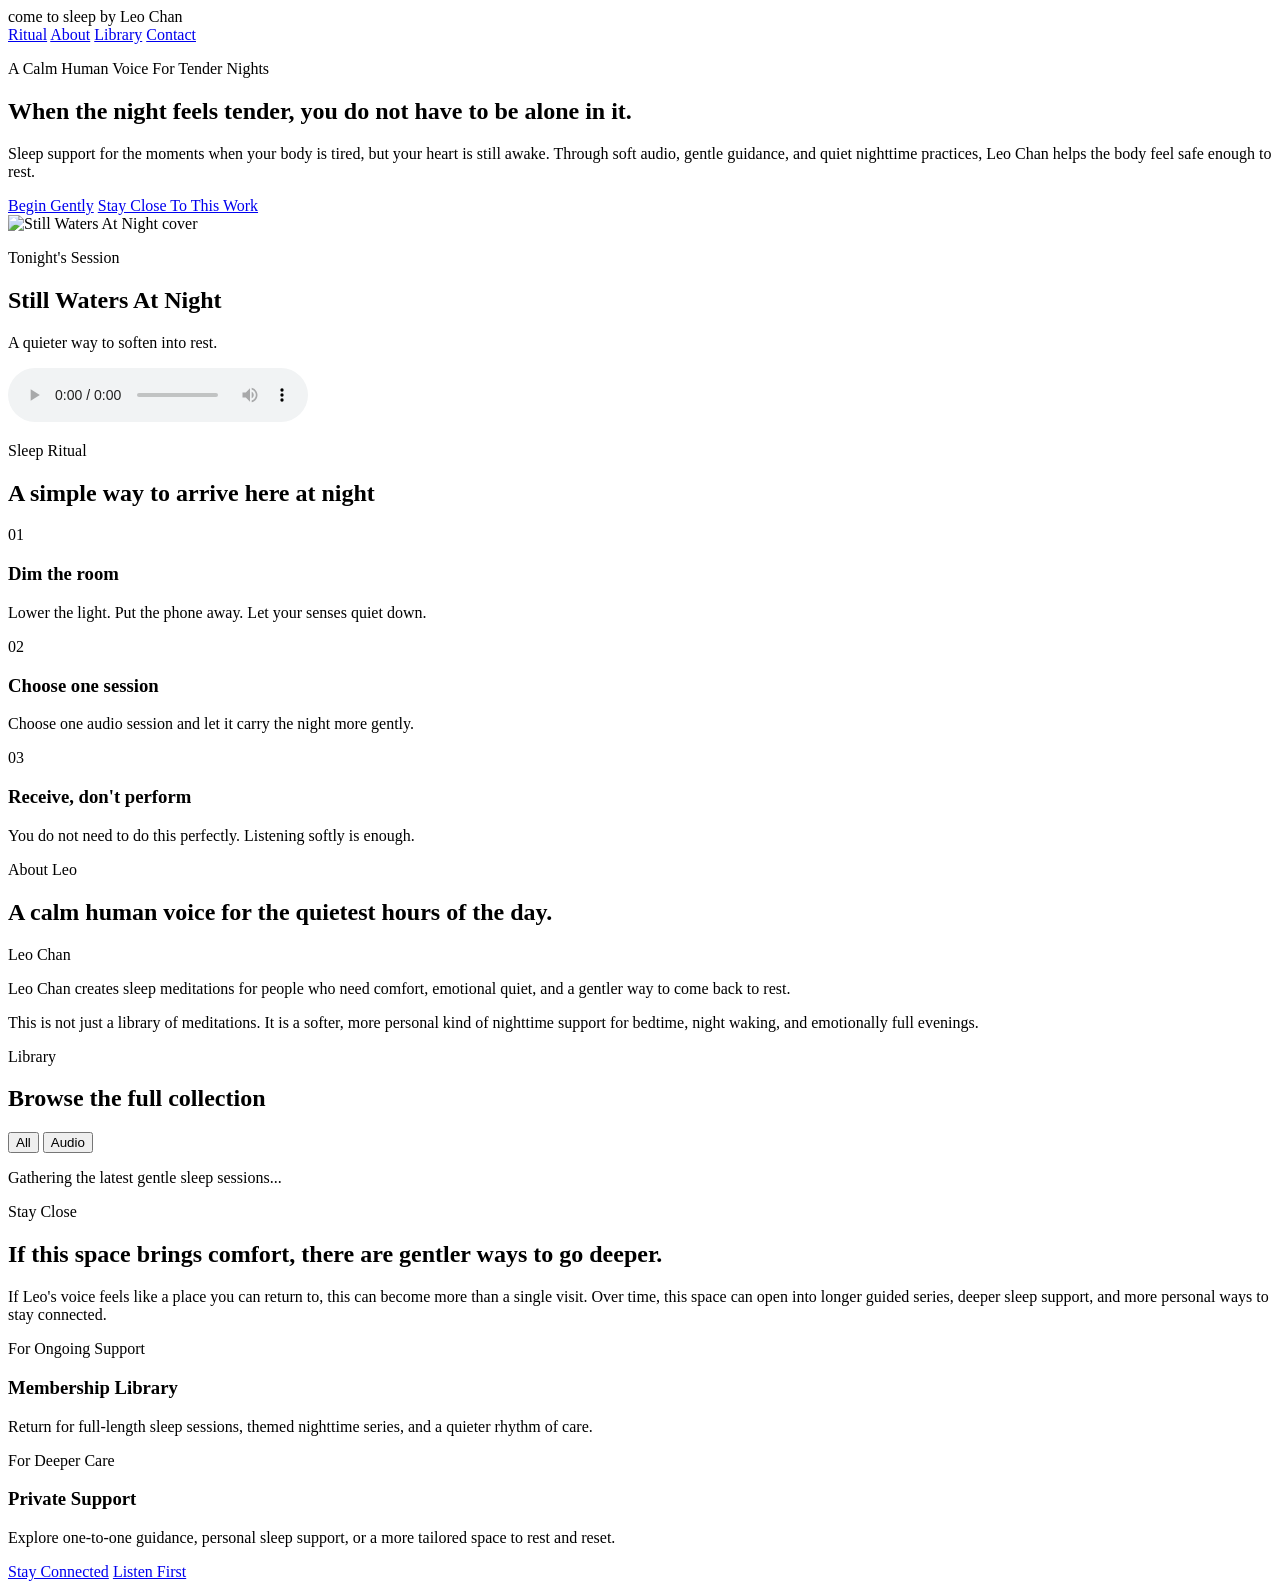
==== deploy/cloudflare-pages/index.html @ cad8c41f "Use local Cloudflare media paths for playback" ====
<!DOCTYPE html>
<html lang="en">
  <head>
    <meta charset="UTF-8" />
    <meta name="viewport" content="width=device-width, initial-scale=1.0" />
    <title>come to sleep by Leo Chan | Gentle Rest for Tender Nights</title>
    <meta
      name="description"
      content="A softly guided sleep meditation space by Leo Chan, with calming audio sessions for tender nights, emotional release, and gentle rest."
    />
    <link rel="preconnect" href="https://fonts.googleapis.com" />
    <link rel="preconnect" href="https://fonts.gstatic.com" crossorigin />
    <link
      href="https://fonts.googleapis.com/css2?family=Cormorant+Garamond:wght@500;600;700&family=Manrope:wght@400;500;600;700&display=swap"
      rel="stylesheet"
    />
    <link rel="stylesheet" href="./styles.css" />
  </head>
  <body>
    <div class="page-shell">
      <header class="site-header">
        <div class="brand">
          <span class="brand-mark">come to sleep</span>
          <span class="brand-text">by Leo Chan</span>
        </div>
        <nav class="site-nav">
          <a href="#ritual">Ritual</a>
          <a href="#about">About</a>
          <a href="#library">Library</a>
          <a href="#contact">Contact</a>
        </nav>
      </header>

      <main>
        <section class="hero">
          <div class="hero-copy">
            <p class="eyebrow">A Calm Human Voice For Tender Nights</p>
            <h1>When the night feels tender, you do not have to be alone in it.</h1>
            <p class="hero-text">
              Sleep support for the moments when your body is tired, but your heart is still awake.
              Through soft audio, gentle guidance, and quiet nighttime practices, Leo Chan helps the body feel safe enough to rest.
            </p>
            <div class="hero-actions">
              <a class="button button-primary" href="#library">Begin Gently</a>
              <a class="button button-secondary" href="#contact">Stay Close To This Work</a>
            </div>
          </div>

          <aside class="hero-media" id="hero-session">
            <img id="hero-session-image" src="./output/2026-03-19-still-waters-at-night-2/cover.svg" alt="Still Waters At Night cover" />
            <div class="hero-media-copy">
              <p class="eyebrow">Tonight's Session</p>
              <h2 id="hero-session-title">Still Waters At Night</h2>
              <p id="hero-session-subtitle">A quieter way to soften into rest.</p>
              <audio id="hero-session-audio" controls preload="metadata" data-loop-window-seconds="7200">
                <source id="hero-session-source" src="./output/2026-03-19-still-waters-at-night-2/voiceover.mp3" type="audio/mpeg" />
              </audio>
            </div>
          </aside>
        </section>

        <section class="section ritual-section" id="ritual">
          <div class="section-intro">
            <p class="eyebrow">Sleep Ritual</p>
            <h2>A simple way to arrive here at night</h2>
          </div>
          <div class="ritual-grid">
            <article>
              <span>01</span>
              <h3>Dim the room</h3>
              <p>Lower the light. Put the phone away. Let your senses quiet down.</p>
            </article>
            <article>
              <span>02</span>
              <h3>Choose one session</h3>
              <p>Choose one audio session and let it carry the night more gently.</p>
            </article>
            <article>
              <span>03</span>
              <h3>Receive, don't perform</h3>
              <p>You do not need to do this perfectly. Listening softly is enough.</p>
            </article>
          </div>
        </section>

        <section class="section about-section" id="about">
          <div class="section-intro">
            <p class="eyebrow">About Leo</p>
            <h2>A calm human voice for the quietest hours of the day.</h2>
          </div>
          <div class="about-layout">
            <div class="portrait-placeholder">Leo Chan</div>
            <div class="about-copy">
              <p>
                Leo Chan creates sleep meditations for people who need comfort, emotional quiet, and a gentler way to come back to rest.
              </p>
              <p>
                This is not just a library of meditations. It is a softer, more personal kind of nighttime support for bedtime, night waking, and emotionally full evenings.
              </p>
            </div>
          </div>
        </section>

        <section class="section library-section" id="library">
          <div class="section-head">
            <div class="section-intro">
              <p class="eyebrow">Library</p>
              <h2>Browse the full collection</h2>
            </div>
            <div class="filter-group" aria-label="Content filters">
              <button class="filter-button active" data-filter="all">All</button>
              <button class="filter-button" data-filter="audio">Audio</button>
            </div>
          </div>

          <div class="session-grid" id="session-grid"></div>
          <p class="library-status" id="library-status">Gathering the latest gentle sleep sessions...</p>
        </section>

        <section class="section contact-section" id="contact">
          <div class="section-intro">
            <p class="eyebrow">Stay Close</p>
            <h2>If this space brings comfort, there are gentler ways to go deeper.</h2>
          </div>
          <div class="contact-card">
            <p>
              If Leo's voice feels like a place you can return to, this can become more than a single visit.
              Over time, this space can open into longer guided series, deeper sleep support, and more personal ways to stay connected.
            </p>
            <div class="offer-grid">
              <article class="offer-card">
                <p class="offer-label">For Ongoing Support</p>
                <h3>Membership Library</h3>
                <p>Return for full-length sleep sessions, themed nighttime series, and a quieter rhythm of care.</p>
              </article>
              <article class="offer-card">
                <p class="offer-label">For Deeper Care</p>
                <h3>Private Support</h3>
                <p>Explore one-to-one guidance, personal sleep support, or a more tailored space to rest and reset.</p>
              </article>
            </div>
            <div class="hero-actions">
              <a class="button button-primary" href="mailto:hello@example.com">Stay Connected</a>
              <a class="button button-secondary" href="#library">Listen First</a>
            </div>
          </div>
        </section>
      </main>
    </div>

    <script src="./site-config.js?v=20260328a"></script>
    <script src="./sessions.js?v=20260328a"></script>
    <script src="./app.js?v=20260328a"></script>
  </body>
</html>
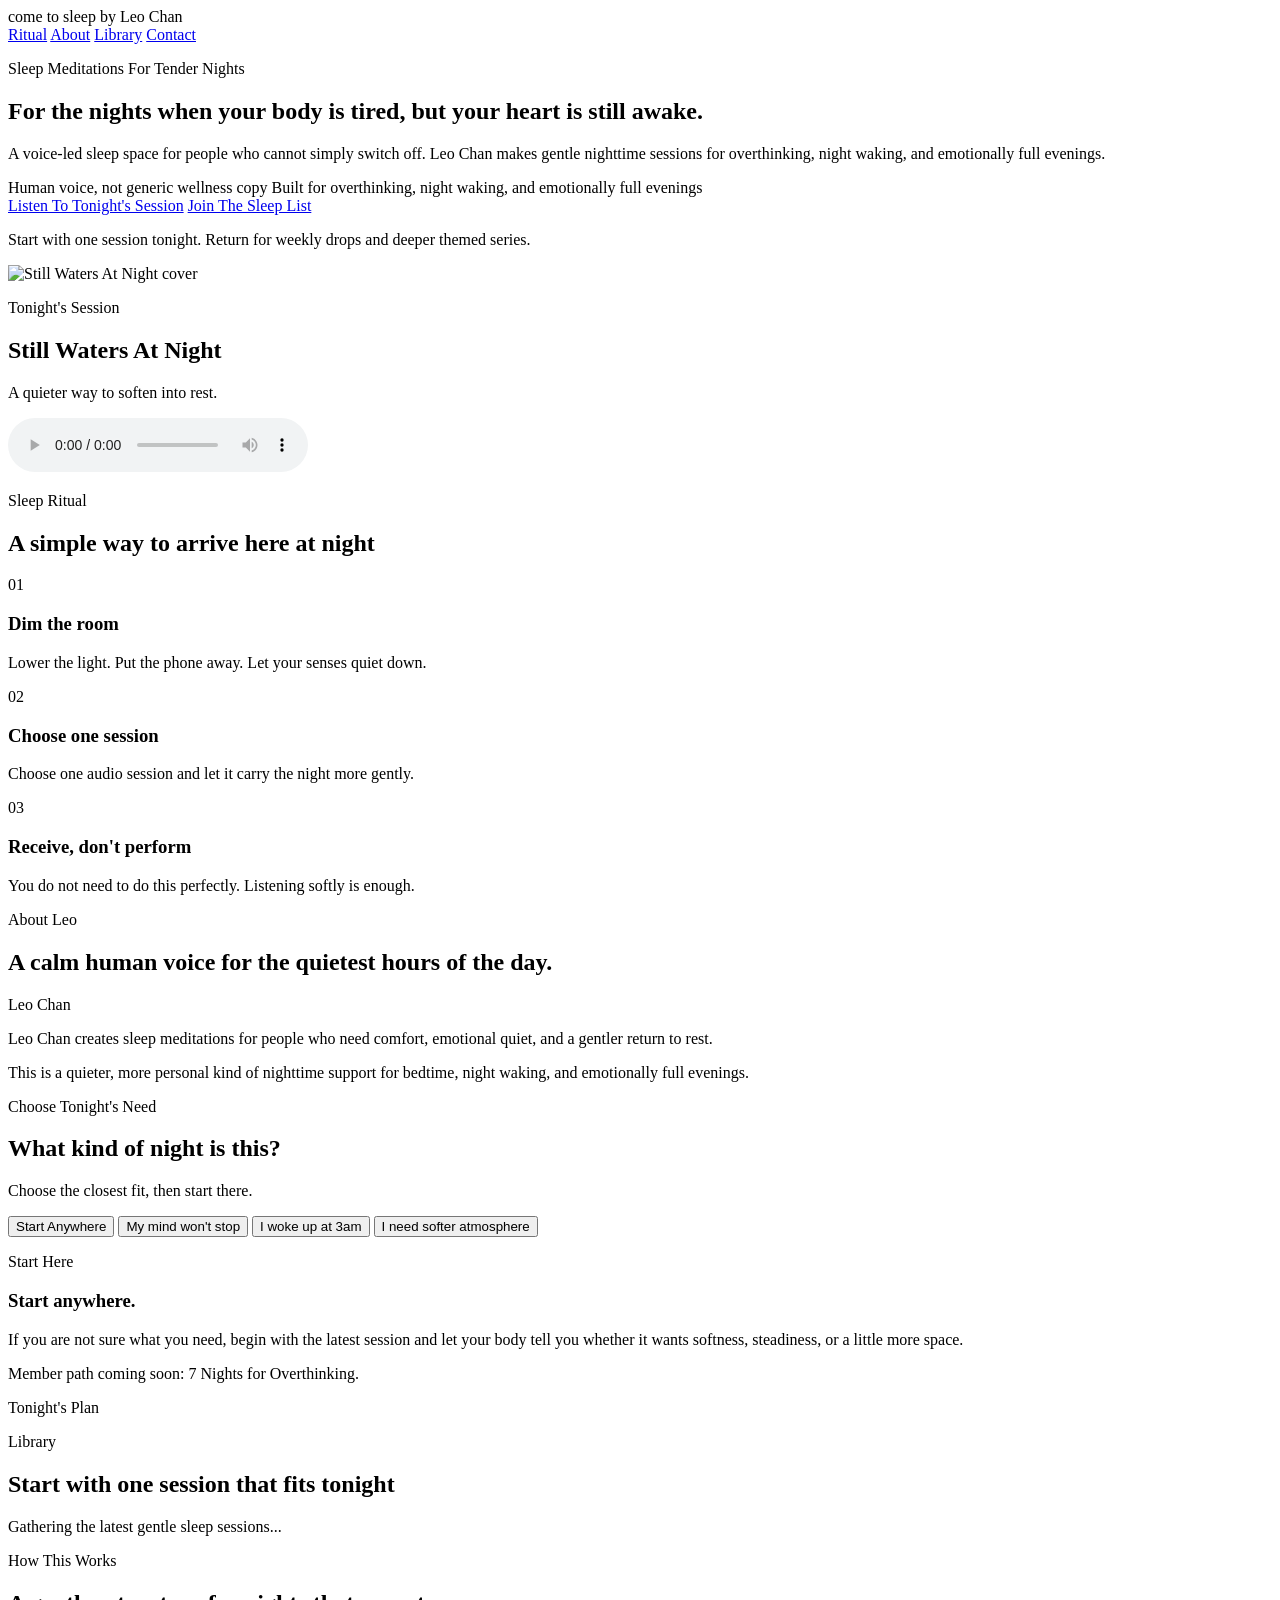
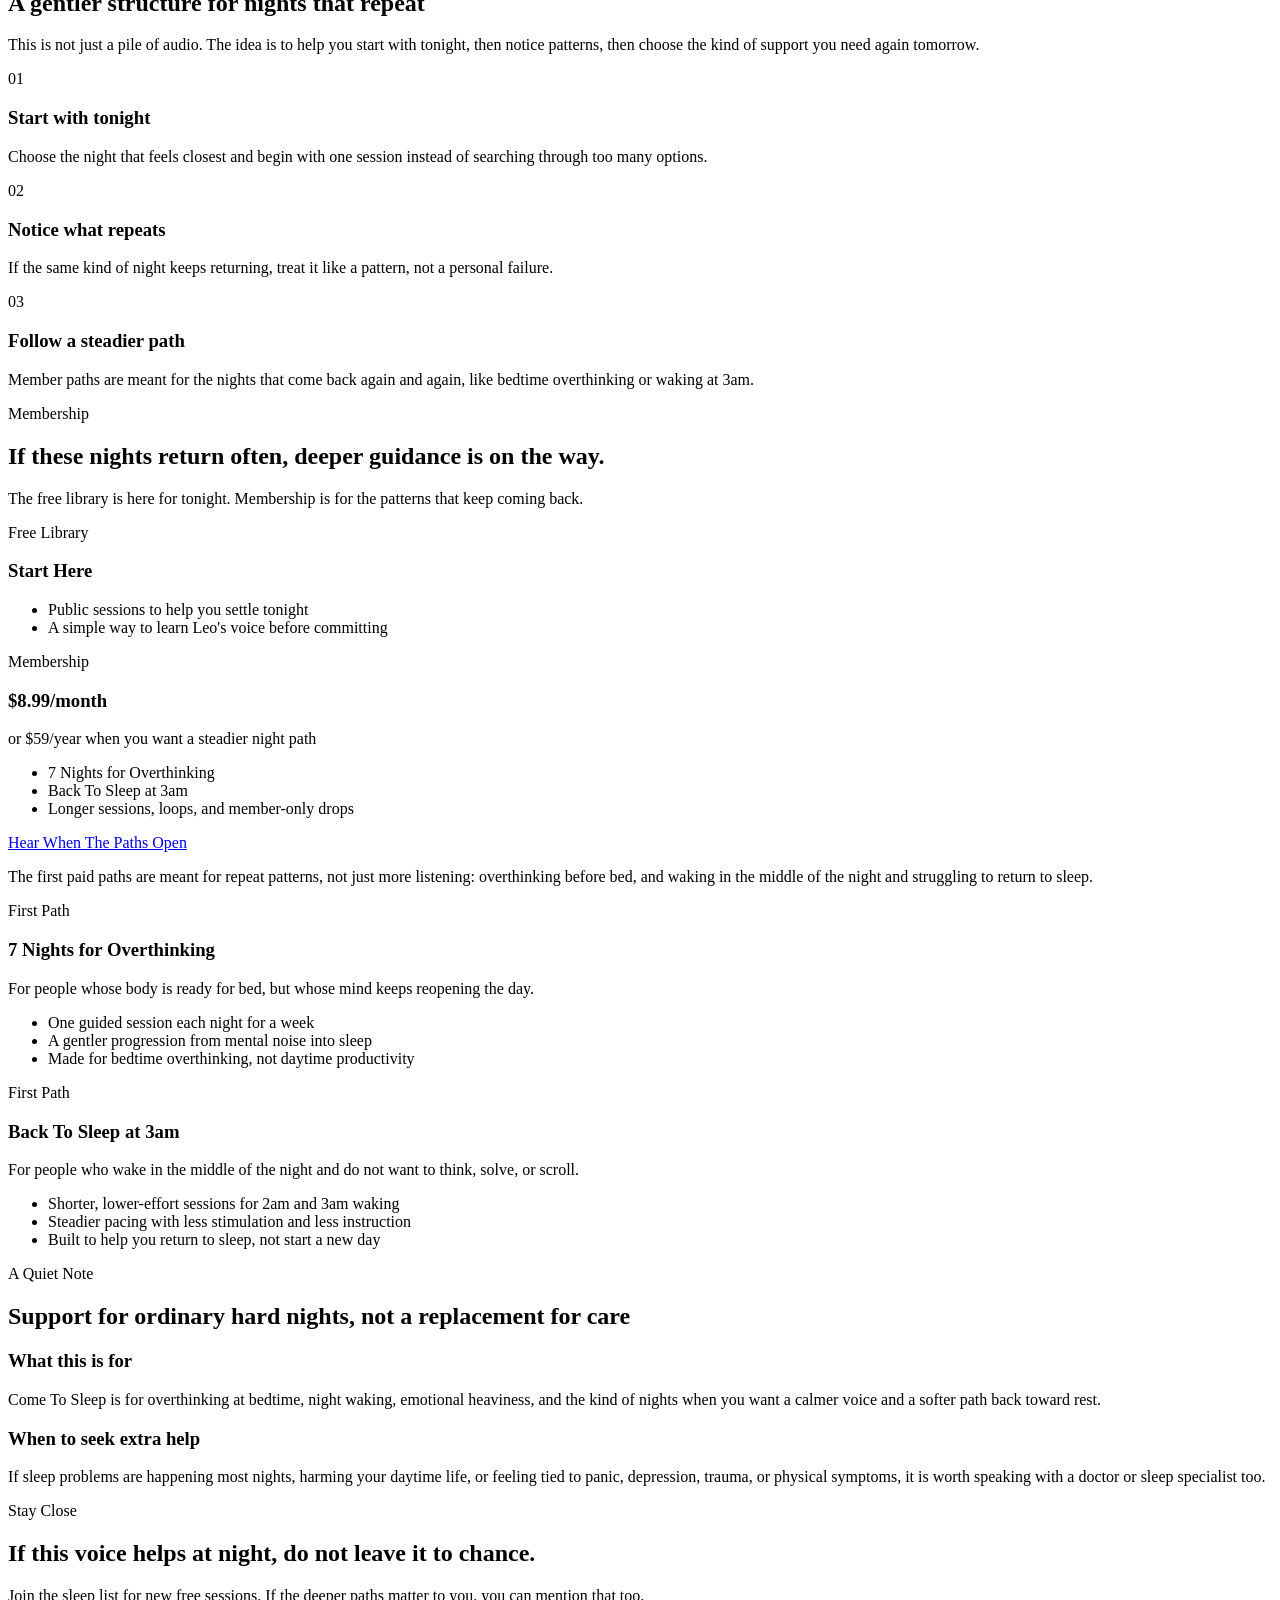
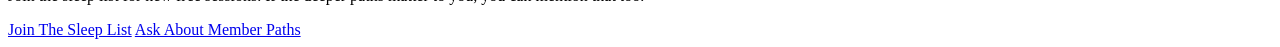
==== commit d61358c4: "Update sleep site 2026-03-31 21:31:25" ====
--- a/deploy/cloudflare-pages/index.html
+++ b/deploy/cloudflare-pages/index.html
@@ -34,16 +34,21 @@
       <main>
         <section class="hero">
           <div class="hero-copy">
-            <p class="eyebrow">A Calm Human Voice For Tender Nights</p>
-            <h1>When the night feels tender, you do not have to be alone in it.</h1>
+            <p class="eyebrow">Sleep Meditations For Tender Nights</p>
+            <h1>For the nights when your body is tired, but your heart is still awake.</h1>
             <p class="hero-text">
-              Sleep support for the moments when your body is tired, but your heart is still awake.
-              Through soft audio, gentle guidance, and quiet nighttime practices, Leo Chan helps the body feel safe enough to rest.
+              A voice-led sleep space for people who cannot simply switch off.
+              Leo Chan makes gentle nighttime sessions for overthinking, night waking, and emotionally full evenings.
             </p>
+            <div class="hero-proof">
+              <span>Human voice, not generic wellness copy</span>
+              <span>Built for overthinking, night waking, and emotionally full evenings</span>
+            </div>
             <div class="hero-actions">
-              <a class="button button-primary" href="#library">Begin Gently</a>
-              <a class="button button-secondary" href="#contact">Stay Close To This Work</a>
-            </div>
+              <a class="button button-primary" href="#hero-session">Listen To Tonight's Session</a>
+              <a class="button button-secondary" href="#contact">Join The Sleep List</a>
+            </div>
+            <p class="hero-note">Start with one session tonight. Return for weekly drops and deeper themed series.</p>
           </div>
 
           <aside class="hero-media" id="hero-session">
@@ -59,6 +64,16 @@
           </aside>
         </section>
 
+        
+
+        
+
+        
+
+        
+
+        
+
         <section class="section ritual-section" id="ritual">
           <div class="section-intro">
             <p class="eyebrow">Sleep Ritual</p>
@@ -92,12 +107,38 @@
             <div class="portrait-placeholder">Leo Chan</div>
             <div class="about-copy">
               <p>
-                Leo Chan creates sleep meditations for people who need comfort, emotional quiet, and a gentler way to come back to rest.
+                Leo Chan creates sleep meditations for people who need comfort, emotional quiet, and a gentler return to rest.
               </p>
               <p>
-                This is not just a library of meditations. It is a softer, more personal kind of nighttime support for bedtime, night waking, and emotionally full evenings.
+                This is a quieter, more personal kind of nighttime support for bedtime, night waking, and emotionally full evenings.
               </p>
             </div>
+          </div>
+        </section>
+
+        <section class="section problem-section" id="problem-paths">
+          <div class="section-intro">
+            <p class="eyebrow">Choose Tonight's Need</p>
+            <h2>What kind of night is this?</h2>
+            <p class="section-lead">Choose the closest fit, then start there.</p>
+          </div>
+          <div class="journey-picker" aria-label="Choose tonight's need">
+            <button class="journey-button active" data-journey="all">Start Anywhere</button>
+            <button class="journey-button" data-journey="overthinking">My mind won't stop</button>
+            <button class="journey-button" data-journey="night-waking">I woke up at 3am</button>
+            <button class="journey-button" data-journey="world-nights">I need softer atmosphere</button>
+          </div>
+          <div class="journey-context" id="journey-context">
+            <p class="journey-context-label">Start Here</p>
+            <h3 id="journey-context-title">Start anywhere.</h3>
+            <p class="journey-context-description" id="journey-context-description">
+              If you are not sure what you need, begin with the latest session and let your body tell you whether it wants softness, steadiness, or a little more space.
+            </p>
+            <p class="journey-context-note" id="journey-context-note">Member path coming soon: 7 Nights for Overthinking.</p>
+          </div>
+          <div class="journey-plan" id="journey-plan">
+            <p class="journey-plan-label">Tonight's Plan</p>
+            <div class="journey-plan-grid" id="journey-plan-grid"></div>
           </div>
         </section>
 
@@ -105,51 +146,129 @@
           <div class="section-head">
             <div class="section-intro">
               <p class="eyebrow">Library</p>
-              <h2>Browse the full collection</h2>
-            </div>
-            <div class="filter-group" aria-label="Content filters">
-              <button class="filter-button active" data-filter="all">All</button>
-              <button class="filter-button" data-filter="audio">Audio</button>
-            </div>
-          </div>
-
+              <h2>Start with one session that fits tonight</h2>
+            </div>
+          </div>
+
+          <div class="library-focus" id="library-focus" hidden></div>
           <div class="session-grid" id="session-grid"></div>
           <p class="library-status" id="library-status">Gathering the latest gentle sleep sessions...</p>
         </section>
 
+        <section class="section how-section" id="how-it-works">
+          <div class="section-intro">
+            <p class="eyebrow">How This Works</p>
+            <h2>A gentler structure for nights that repeat</h2>
+            <p class="section-lead">This is not just a pile of audio. The idea is to help you start with tonight, then notice patterns, then choose the kind of support you need again tomorrow.</p>
+          </div>
+          <div class="how-grid">
+            <article class="how-card">
+              <span>01</span>
+              <h3>Start with tonight</h3>
+              <p>Choose the night that feels closest and begin with one session instead of searching through too many options.</p>
+            </article>
+            <article class="how-card">
+              <span>02</span>
+              <h3>Notice what repeats</h3>
+              <p>If the same kind of night keeps returning, treat it like a pattern, not a personal failure.</p>
+            </article>
+            <article class="how-card">
+              <span>03</span>
+              <h3>Follow a steadier path</h3>
+              <p>Member paths are meant for the nights that come back again and again, like bedtime overthinking or waking at 3am.</p>
+            </article>
+          </div>
+        </section>
+
+        <section class="section membership-section" id="membership">
+          <div class="section-intro">
+            <p class="eyebrow">Membership</p>
+            <h2>If these nights return often, deeper guidance is on the way.</h2>
+            <p class="section-lead">The free library is here for tonight. Membership is for the patterns that keep coming back.</p>
+          </div>
+          <div class="membership-grid">
+            <article class="membership-card">
+              <p class="membership-tier">Free Library</p>
+              <h3>Start Here</h3>
+              <ul class="membership-list">
+                <li>Public sessions to help you settle tonight</li>
+                <li>A simple way to learn Leo's voice before committing</li>
+              </ul>
+            </article>
+            <article class="membership-card membership-card-featured">
+              <p class="membership-tier">Membership</p>
+              <h3>$8.99/month</h3>
+              <p class="membership-price-note">or $59/year when you want a steadier night path</p>
+              <ul class="membership-list">
+                <li>7 Nights for Overthinking</li>
+                <li>Back To Sleep at 3am</li>
+                <li>Longer sessions, loops, and member-only drops</li>
+              </ul>
+              <a class="button button-primary membership-button" href="mailto:hello@example.com?subject=Member%20Paths">Hear When The Paths Open</a>
+            </article>
+          </div>
+          <div class="membership-note">
+            <p>The first paid paths are meant for repeat patterns, not just more listening: overthinking before bed, and waking in the middle of the night and struggling to return to sleep.</p>
+          </div>
+          <div class="path-preview-grid">
+            <article class="path-preview-card">
+              <p class="membership-tier">First Path</p>
+              <h3>7 Nights for Overthinking</h3>
+              <p class="path-preview-copy">For people whose body is ready for bed, but whose mind keeps reopening the day.</p>
+              <ul class="membership-list">
+                <li>One guided session each night for a week</li>
+                <li>A gentler progression from mental noise into sleep</li>
+                <li>Made for bedtime overthinking, not daytime productivity</li>
+              </ul>
+            </article>
+            <article class="path-preview-card">
+              <p class="membership-tier">First Path</p>
+              <h3>Back To Sleep at 3am</h3>
+              <p class="path-preview-copy">For people who wake in the middle of the night and do not want to think, solve, or scroll.</p>
+              <ul class="membership-list">
+                <li>Shorter, lower-effort sessions for 2am and 3am waking</li>
+                <li>Steadier pacing with less stimulation and less instruction</li>
+                <li>Built to help you return to sleep, not start a new day</li>
+              </ul>
+            </article>
+          </div>
+        </section>
+
+        <section class="section trust-section" id="extra-help">
+          <div class="section-intro">
+            <p class="eyebrow">A Quiet Note</p>
+            <h2>Support for ordinary hard nights, not a replacement for care</h2>
+          </div>
+          <div class="trust-grid">
+            <article class="trust-card">
+              <h3>What this is for</h3>
+              <p>Come To Sleep is for overthinking at bedtime, night waking, emotional heaviness, and the kind of nights when you want a calmer voice and a softer path back toward rest.</p>
+            </article>
+            <article class="trust-card">
+              <h3>When to seek extra help</h3>
+              <p>If sleep problems are happening most nights, harming your daytime life, or feeling tied to panic, depression, trauma, or physical symptoms, it is worth speaking with a doctor or sleep specialist too.</p>
+            </article>
+          </div>
+        </section>
+
         <section class="section contact-section" id="contact">
           <div class="section-intro">
             <p class="eyebrow">Stay Close</p>
-            <h2>If this space brings comfort, there are gentler ways to go deeper.</h2>
+            <h2>If this voice helps at night, do not leave it to chance.</h2>
           </div>
           <div class="contact-card">
-            <p>
-              If Leo's voice feels like a place you can return to, this can become more than a single visit.
-              Over time, this space can open into longer guided series, deeper sleep support, and more personal ways to stay connected.
-            </p>
-            <div class="offer-grid">
-              <article class="offer-card">
-                <p class="offer-label">For Ongoing Support</p>
-                <h3>Membership Library</h3>
-                <p>Return for full-length sleep sessions, themed nighttime series, and a quieter rhythm of care.</p>
-              </article>
-              <article class="offer-card">
-                <p class="offer-label">For Deeper Care</p>
-                <h3>Private Support</h3>
-                <p>Explore one-to-one guidance, personal sleep support, or a more tailored space to rest and reset.</p>
-              </article>
-            </div>
+            <p>Join the sleep list for new free sessions. If the deeper paths matter to you, you can mention that too.</p>
             <div class="hero-actions">
-              <a class="button button-primary" href="mailto:hello@example.com">Stay Connected</a>
-              <a class="button button-secondary" href="#library">Listen First</a>
+              <a class="button button-primary" href="mailto:hello@example.com?subject=Join%20the%20Sleep%20List">Join The Sleep List</a>
+              <a class="button button-secondary" href="mailto:hello@example.com?subject=Member%20Paths">Ask About Member Paths</a>
             </div>
           </div>
         </section>
       </main>
     </div>
 
-    <script src="./site-config.js?v=20260328a"></script>
-    <script src="./sessions.js?v=20260328a"></script>
-    <script src="./app.js?v=20260328a"></script>
+    <script src="./site-config.js?v=20260329r"></script>
+    <script src="./sessions.js?v=20260329r"></script>
+    <script src="./app.js?v=20260329r"></script>
   </body>
 </html>
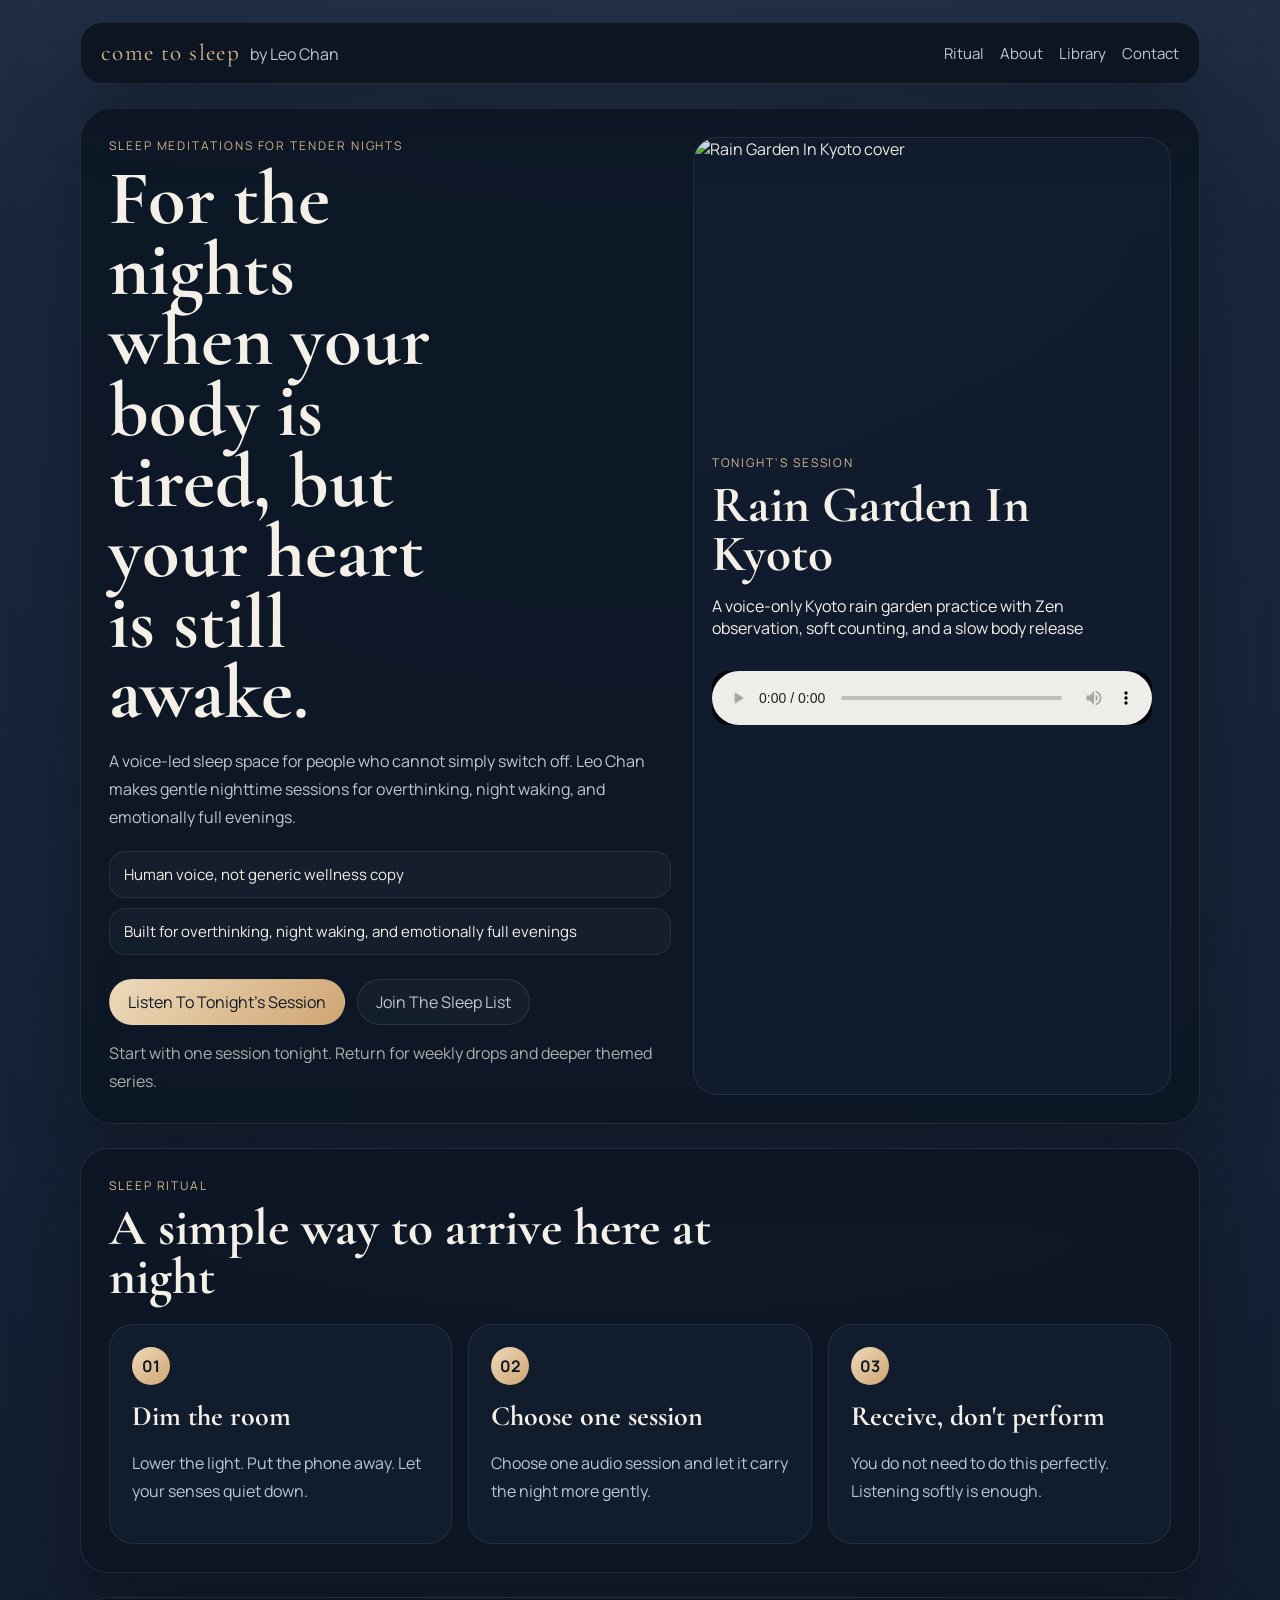
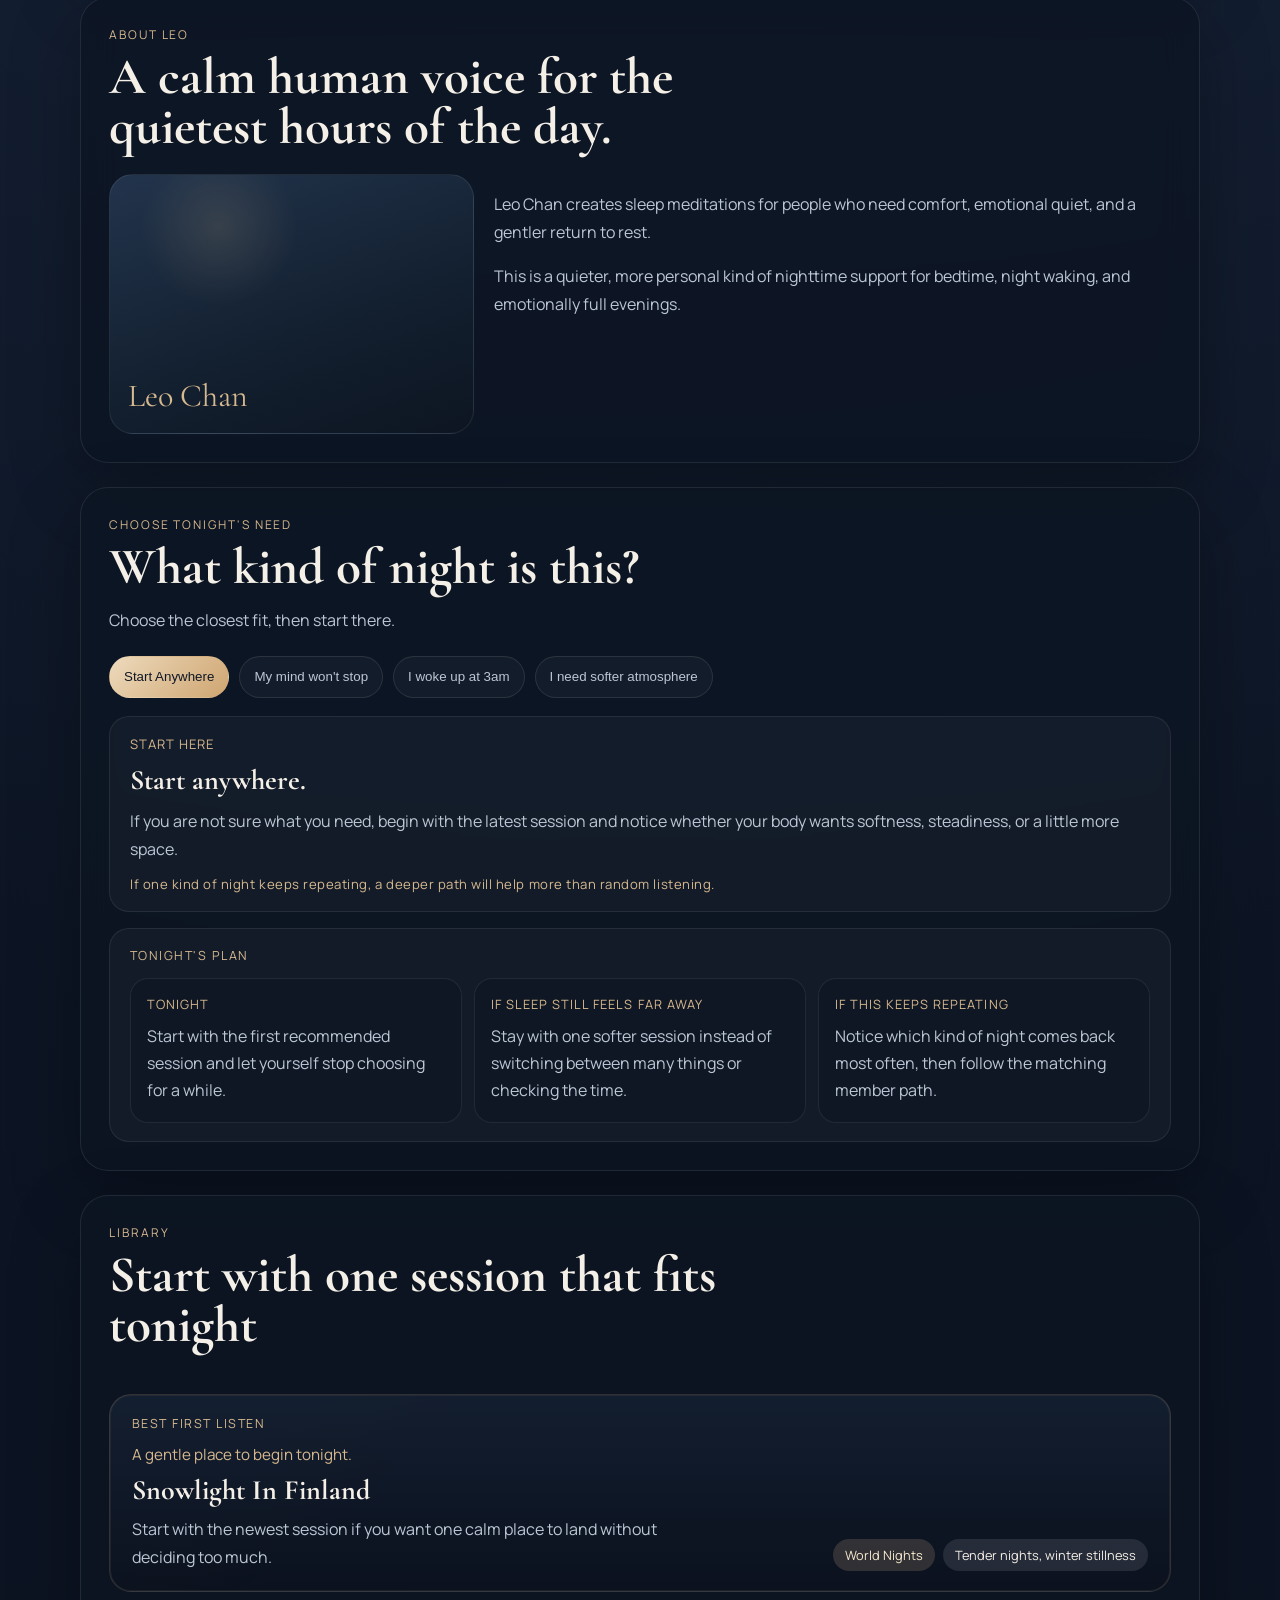
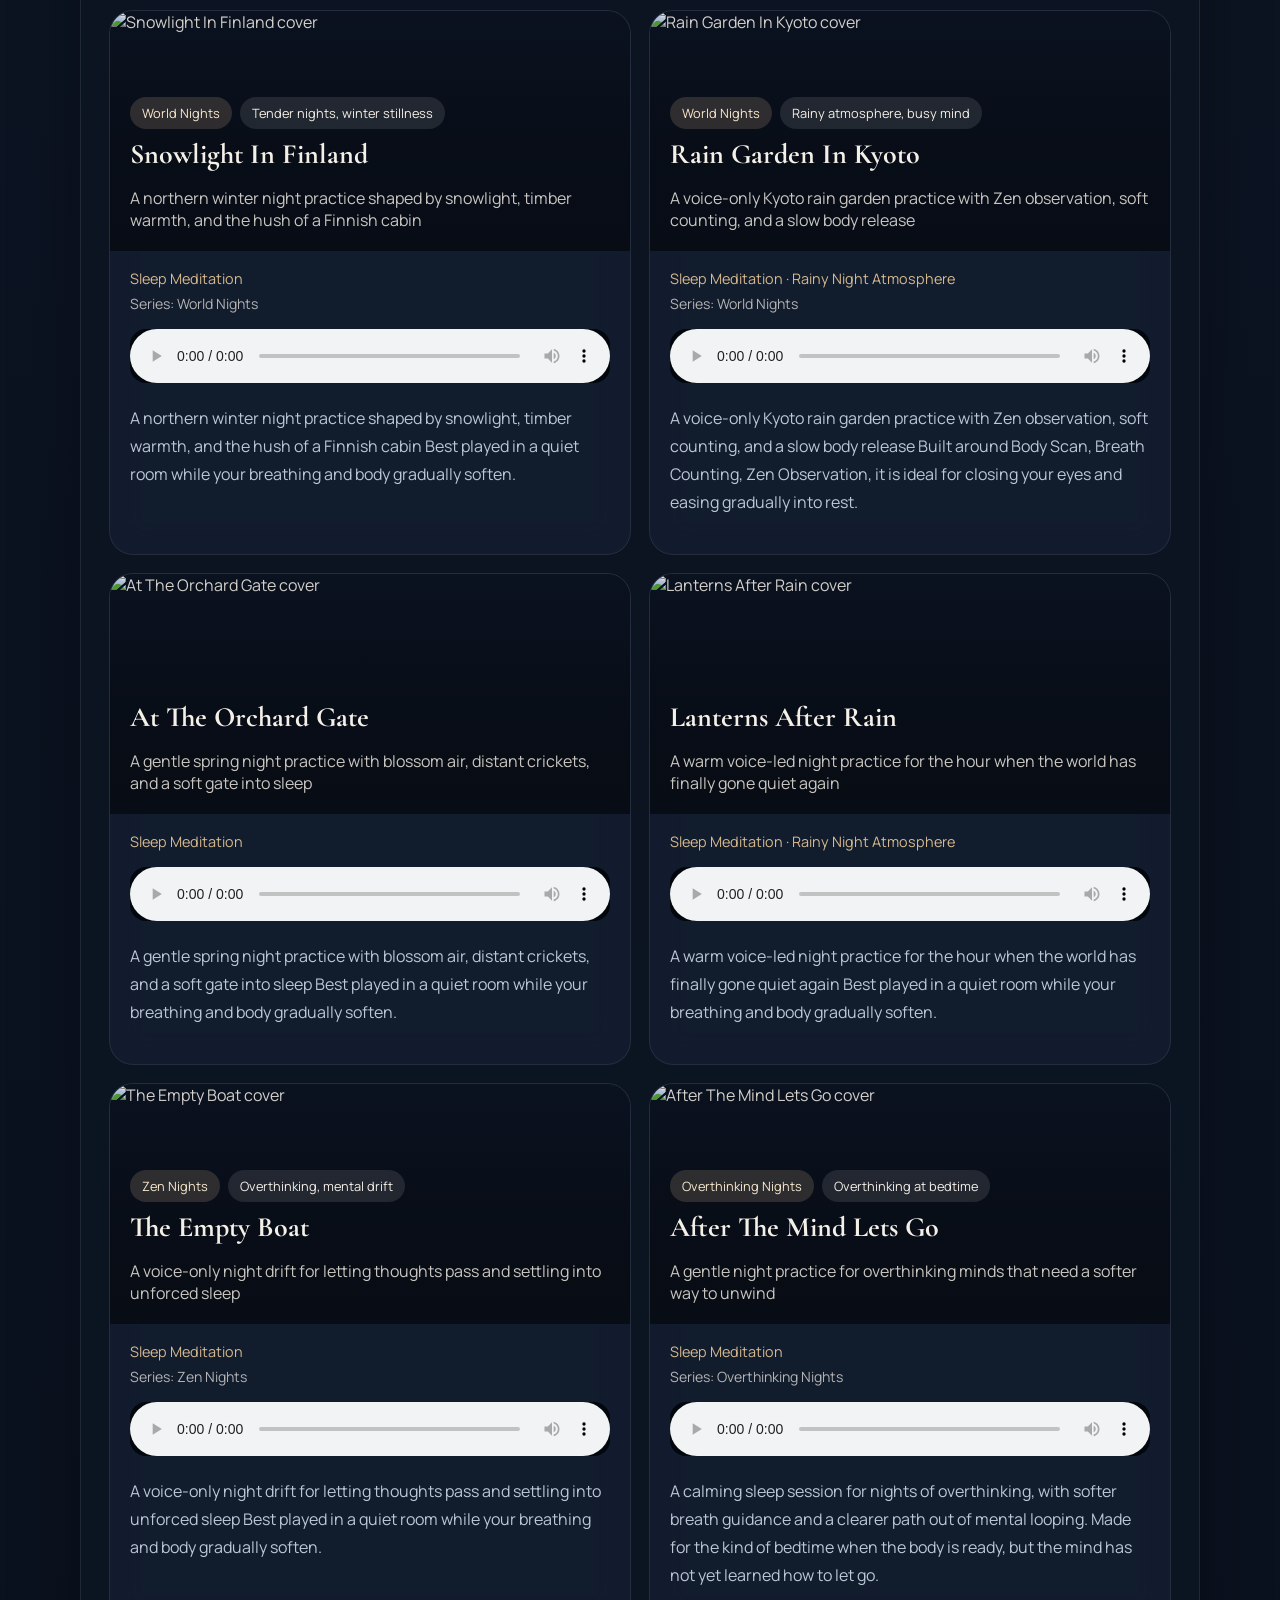
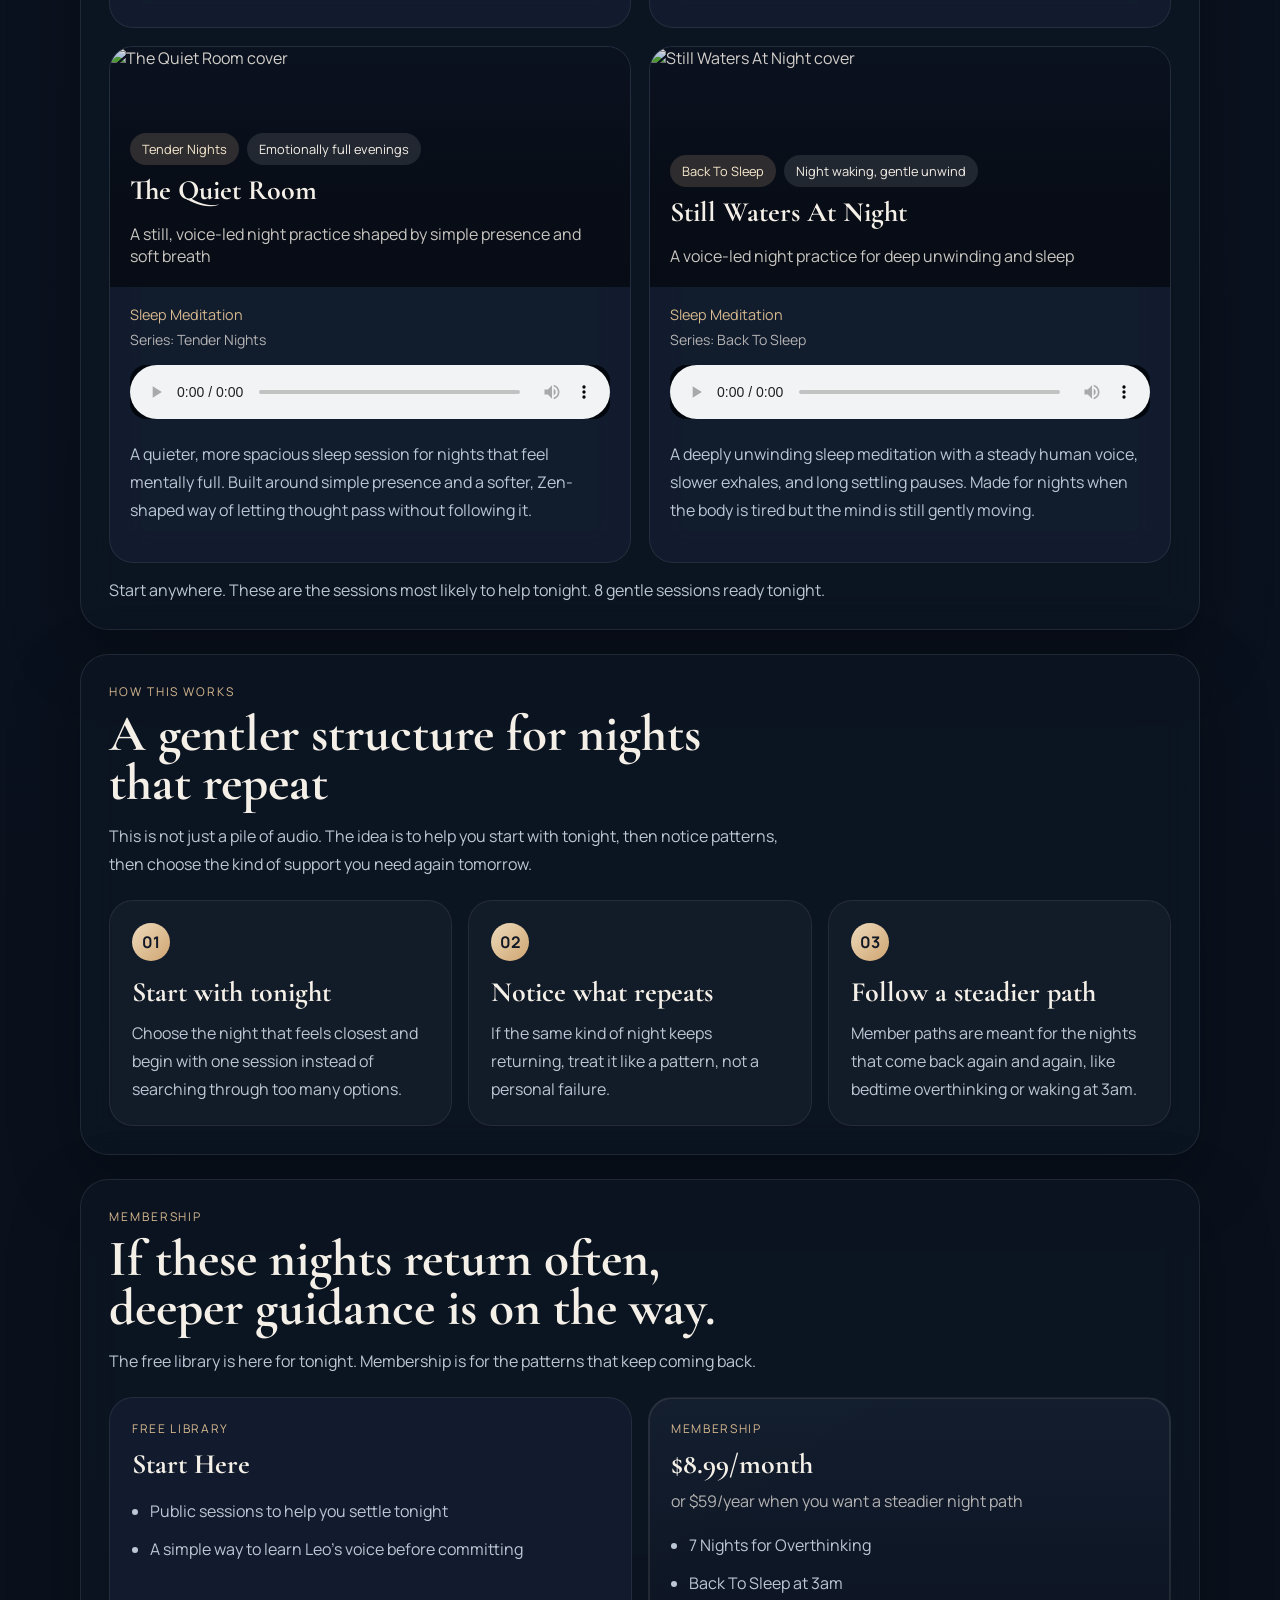
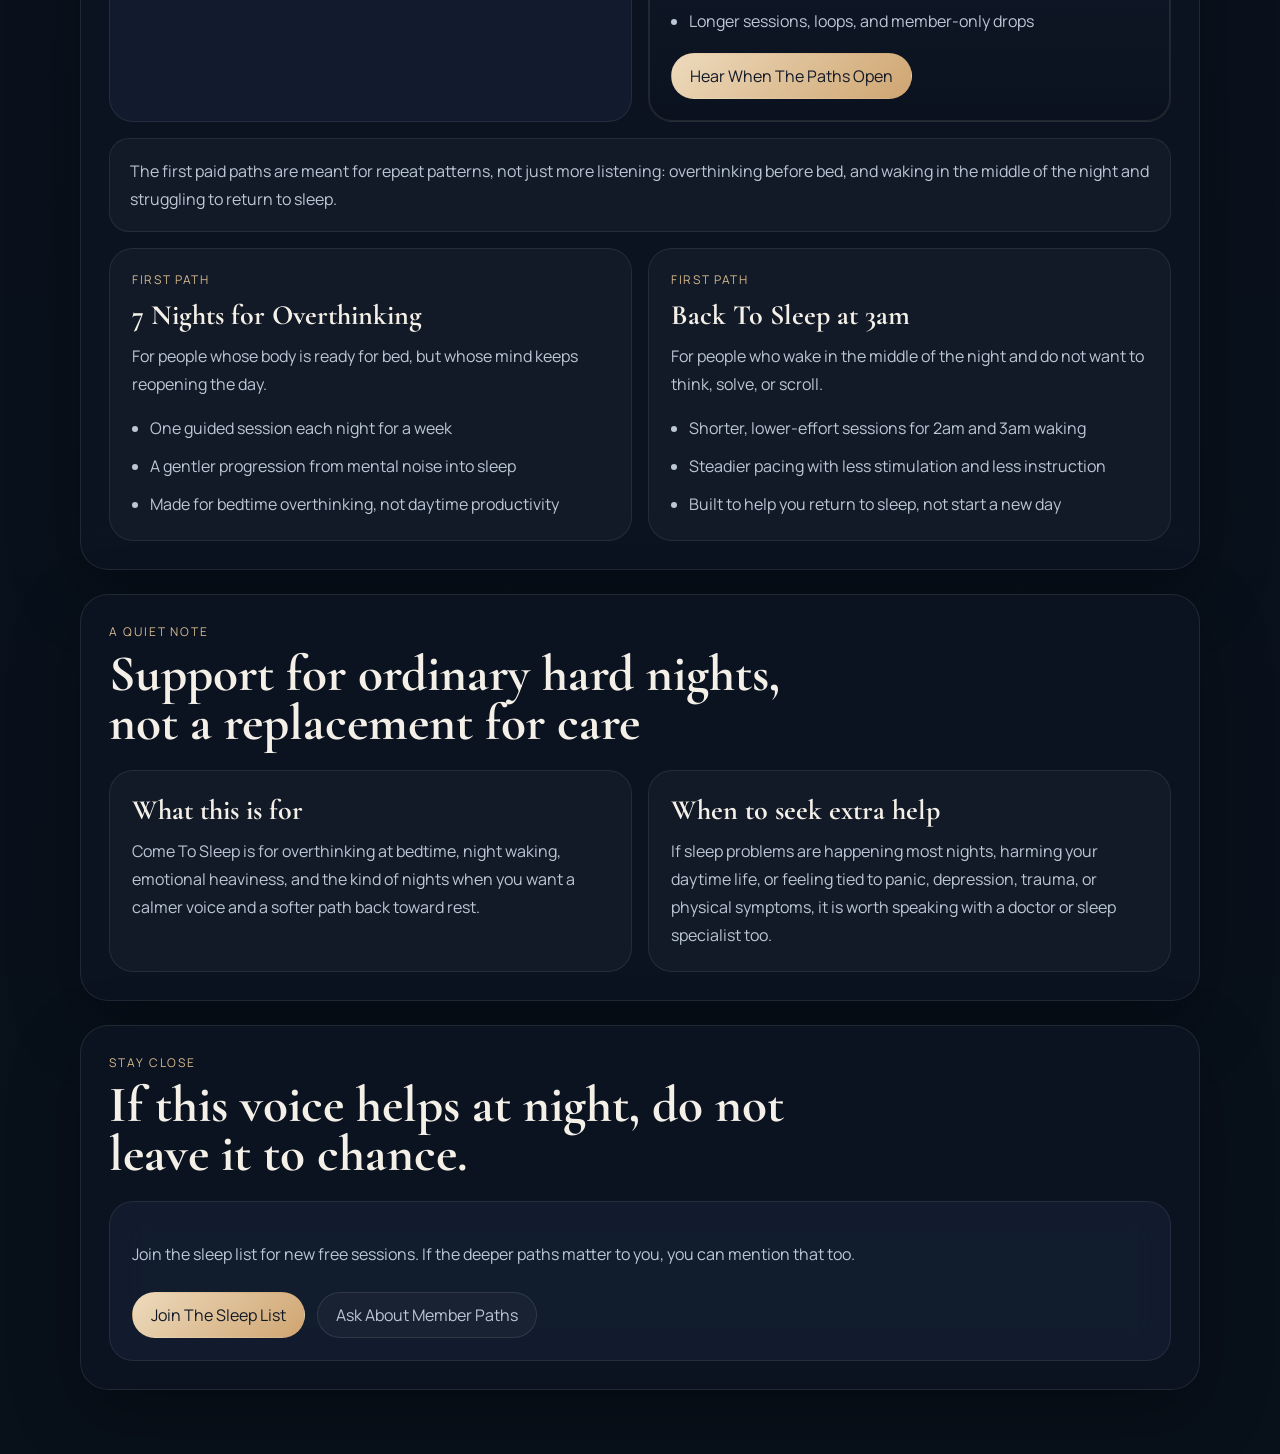
==== commit 5977888d: "Bust site asset cache" ====
--- a/deploy/cloudflare-pages/index.html
+++ b/deploy/cloudflare-pages/index.html
@@ -14,7 +14,7 @@
       href="https://fonts.googleapis.com/css2?family=Cormorant+Garamond:wght@500;600;700&family=Manrope:wght@400;500;600;700&display=swap"
       rel="stylesheet"
     />
-    <link rel="stylesheet" href="./styles.css" />
+    <link rel="stylesheet" href="./styles.css?v=20260416fix2" />
   </head>
   <body>
     <div class="page-shell">
@@ -267,8 +267,8 @@
       </main>
     </div>
 
-    <script src="./site-config.js?v=20260329r"></script>
-    <script src="./sessions.js?v=20260329r"></script>
-    <script src="./app.js?v=20260329r"></script>
+    <script src="./site-config.js?v=20260416fix2"></script>
+    <script src="./sessions.js?v=20260416fix2"></script>
+    <script src="./app.js?v=20260416fix2"></script>
   </body>
 </html>
--- a/deploy/cloudflare-pages/styles.css
+++ b/deploy/cloudflare-pages/styles.css
@@ -0,0 +1,831 @@
+:root {
+  --bg: #0b1220;
+  --bg-soft: rgba(13, 21, 35, 0.82);
+  --panel: rgba(19, 31, 49, 0.8);
+  --line: rgba(212, 223, 235, 0.1);
+  --text: #f4efe7;
+  --muted: #bcc7d5;
+  --accent: #d7b98f;
+  --shadow: 0 24px 70px rgba(0, 0, 0, 0.28);
+}
+
+* {
+  box-sizing: border-box;
+}
+
+html {
+  scroll-behavior: smooth;
+}
+
+body {
+  margin: 0;
+  min-height: 100vh;
+  font-family: "Manrope", sans-serif;
+  color: var(--text);
+  background:
+    radial-gradient(circle at top, rgba(57, 84, 124, 0.3), transparent 34%),
+    linear-gradient(180deg, #101a2b 0%, #0b1220 48%, #08101a 100%);
+}
+
+body::before {
+  content: "";
+  position: fixed;
+  inset: 0;
+  pointer-events: none;
+  background: linear-gradient(180deg, rgba(255, 255, 255, 0.03), transparent 28%);
+}
+
+.page-shell {
+  width: min(1120px, calc(100% - 32px));
+  margin: 0 auto;
+  padding: 22px 0 64px;
+}
+
+.site-header,
+.hero,
+.section,
+.contact-card,
+.session-card {
+  backdrop-filter: blur(18px);
+}
+
+.site-header {
+  position: sticky;
+  top: 14px;
+  z-index: 20;
+  display: flex;
+  justify-content: space-between;
+  align-items: center;
+  gap: 20px;
+  padding: 16px 20px;
+  margin-bottom: 24px;
+  border: 1px solid var(--line);
+  border-radius: 22px;
+  background: rgba(8, 14, 24, 0.74);
+  box-shadow: var(--shadow);
+}
+
+.brand {
+  display: flex;
+  align-items: baseline;
+  gap: 10px;
+}
+
+.brand-mark,
+h1,
+h2,
+h3 {
+  font-family: "Cormorant Garamond", serif;
+}
+
+.brand-mark {
+  font-size: 1.45rem;
+  letter-spacing: 0.06em;
+  color: var(--accent);
+}
+
+.brand-text,
+.site-nav a,
+.hero-text,
+.featured-copy p,
+.about-copy p,
+.contact-card p,
+.ritual-grid p,
+.session-description,
+.section-lead,
+.hero-note,
+.membership-list li,
+.library-status {
+  color: var(--muted);
+}
+
+.site-nav {
+  display: flex;
+  flex-wrap: wrap;
+  gap: 16px;
+}
+
+.site-nav a {
+  text-decoration: none;
+  font-size: 0.94rem;
+}
+
+.site-nav a:hover,
+.site-nav a:focus-visible,
+.button:hover,
+.button:focus-visible,
+.filter-button:hover,
+.filter-button:focus-visible {
+  color: var(--text);
+}
+
+.hero {
+  display: grid;
+  grid-template-columns: 1.08fr 0.92fr;
+  gap: 22px;
+  padding: 28px;
+  border: 1px solid var(--line);
+  border-radius: 32px;
+  background: rgba(12, 21, 35, 0.82);
+  box-shadow: var(--shadow);
+}
+
+.eyebrow,
+.featured-label {
+  margin: 0 0 10px;
+  font-size: 0.75rem;
+  letter-spacing: 0.16em;
+  text-transform: uppercase;
+  color: var(--accent);
+}
+
+h1 {
+  margin: 0;
+  max-width: 9ch;
+  font-size: clamp(3rem, 6vw, 5.4rem);
+  line-height: 0.92;
+}
+
+h2 {
+  margin: 0;
+  font-size: clamp(2rem, 4vw, 3.2rem);
+  line-height: 0.96;
+}
+
+h3 {
+  margin: 0 0 8px;
+  font-size: 1.75rem;
+}
+
+.hero-text,
+.about-copy p,
+.contact-card p,
+.ritual-grid p,
+.session-description,
+.section-lead,
+.hero-note,
+.membership-list li {
+  line-height: 1.75;
+}
+
+.hero-text {
+  max-width: 54ch;
+  margin: 18px 0 0;
+}
+
+.hero-proof {
+  display: grid;
+  gap: 10px;
+  margin-top: 20px;
+}
+
+.hero-proof span {
+  padding: 12px 14px;
+  border: 1px solid rgba(255, 255, 255, 0.08);
+  border-radius: 16px;
+  background: rgba(255, 255, 255, 0.03);
+  color: var(--text);
+  font-size: 0.94rem;
+}
+
+.hero-note {
+  max-width: 56ch;
+  margin: 14px 0 0;
+  color: rgba(244, 239, 231, 0.7);
+}
+
+.hero-actions {
+  display: flex;
+  flex-wrap: wrap;
+  gap: 12px;
+  margin-top: 24px;
+}
+
+.button {
+  display: inline-flex;
+  align-items: center;
+  justify-content: center;
+  min-height: 46px;
+  padding: 0 18px;
+  border-radius: 999px;
+  border: 1px solid transparent;
+  text-decoration: none;
+  transition: transform 180ms ease, opacity 180ms ease, background 180ms ease;
+}
+
+.button-primary {
+  color: #101826;
+  background: linear-gradient(135deg, #eddabc, #cfa571);
+}
+
+.button-secondary,
+.journey-button {
+  color: var(--muted);
+  background: rgba(255, 255, 255, 0.03);
+  border-color: rgba(255, 255, 255, 0.1);
+}
+
+.hero-media,
+.featured-card,
+.contact-card,
+.ritual-grid article,
+.membership-card,
+.portrait-placeholder,
+.session-card {
+  border: 1px solid rgba(255, 255, 255, 0.08);
+  border-radius: 24px;
+  background: var(--panel);
+}
+
+.hero-media {
+  overflow: hidden;
+}
+
+.hero-media img,
+.featured-card img {
+  display: block;
+  width: 100%;
+  aspect-ratio: 16 / 10;
+  object-fit: cover;
+}
+
+.hero-media-copy {
+  padding: 18px 18px 20px;
+}
+
+.hero-media-copy audio {
+  width: 100%;
+  margin-top: 16px;
+  filter: sepia(0.08) saturate(0.88) brightness(0.96);
+}
+
+.hero-media-copy,
+.featured-copy {
+  padding: 18px 18px 20px;
+}
+
+.hero-media-copy p:last-child,
+.featured-copy p:last-child {
+  margin-bottom: 0;
+}
+
+.section {
+  margin-top: 24px;
+  padding: 28px;
+  border: 1px solid var(--line);
+  border-radius: 28px;
+  background: var(--bg-soft);
+  box-shadow: var(--shadow);
+}
+
+.section-intro {
+  max-width: 680px;
+  margin-bottom: 22px;
+}
+
+.section-lead {
+  margin: 14px 0 0;
+}
+
+.section-head {
+  display: flex;
+  justify-content: space-between;
+  gap: 18px;
+  align-items: end;
+  margin-bottom: 22px;
+}
+
+.ritual-grid,
+.featured-grid,
+.membership-grid,
+.how-grid,
+.trust-grid {
+  display: grid;
+  gap: 16px;
+}
+
+.ritual-grid {
+  grid-template-columns: repeat(3, minmax(0, 1fr));
+}
+
+.membership-grid {
+  grid-template-columns: repeat(2, minmax(0, 1fr));
+}
+
+.how-grid {
+  grid-template-columns: repeat(3, minmax(0, 1fr));
+}
+
+.trust-grid {
+  grid-template-columns: repeat(2, minmax(0, 1fr));
+}
+
+.ritual-grid article {
+  padding: 22px;
+}
+
+.membership-card,
+.how-card,
+.trust-card {
+  padding: 22px;
+}
+
+.membership-tier {
+  margin: 0 0 10px;
+  font-size: 0.75rem;
+  letter-spacing: 0.14em;
+  text-transform: uppercase;
+  color: var(--accent);
+}
+
+.membership-card-featured {
+  background:
+    linear-gradient(180deg, rgba(20, 31, 49, 0.9), rgba(12, 18, 31, 0.92)),
+    linear-gradient(145deg, rgba(215, 185, 143, 0.08), transparent 38%);
+  box-shadow: inset 0 0 0 1px rgba(215, 185, 143, 0.12);
+}
+
+.membership-list {
+  margin: 16px 0 0;
+  padding-left: 18px;
+}
+
+.membership-price-note {
+  margin: 8px 0 0;
+  color: rgba(244, 239, 231, 0.72);
+  line-height: 1.6;
+}
+
+.membership-list li + li {
+  margin-top: 10px;
+}
+
+.membership-button {
+  margin-top: 18px;
+}
+
+.membership-button.button-primary {
+  align-self: flex-start;
+}
+
+.membership-note {
+  margin-top: 16px;
+  padding: 18px 20px;
+  border: 1px solid rgba(255, 255, 255, 0.08);
+  border-radius: 20px;
+  background: rgba(255, 255, 255, 0.03);
+}
+
+.membership-note p {
+  margin: 0;
+  color: var(--muted);
+  line-height: 1.75;
+}
+
+.how-card,
+.trust-card {
+  border: 1px solid rgba(255, 255, 255, 0.08);
+  border-radius: 24px;
+  background: rgba(255, 255, 255, 0.03);
+}
+
+.how-card span {
+  display: inline-flex;
+  width: 38px;
+  height: 38px;
+  align-items: center;
+  justify-content: center;
+  border-radius: 50%;
+  background: linear-gradient(135deg, #eddabc, #cfa571);
+  color: #101826;
+  font-weight: 700;
+  margin-bottom: 14px;
+}
+
+.how-card p,
+.trust-card p {
+  margin: 10px 0 0;
+  color: var(--muted);
+  line-height: 1.75;
+}
+
+.path-preview-grid {
+  display: grid;
+  grid-template-columns: repeat(2, minmax(0, 1fr));
+  gap: 16px;
+  margin-top: 16px;
+}
+
+.path-preview-card {
+  padding: 22px;
+  border: 1px solid rgba(255, 255, 255, 0.08);
+  border-radius: 24px;
+  background: rgba(255, 255, 255, 0.03);
+}
+
+.path-preview-copy {
+  margin: 10px 0 0;
+  color: var(--muted);
+  line-height: 1.75;
+}
+
+.ritual-grid span {
+  display: inline-flex;
+  width: 38px;
+  height: 38px;
+  align-items: center;
+  justify-content: center;
+  border-radius: 50%;
+  background: linear-gradient(135deg, #eddabc, #cfa571);
+  color: #101826;
+  font-weight: 700;
+  margin-bottom: 14px;
+}
+
+.featured-grid {
+  grid-template-columns: repeat(3, minmax(0, 1fr));
+}
+
+.featured-card {
+  overflow: hidden;
+}
+
+.featured-placeholder {
+  aspect-ratio: 16 / 10;
+  background:
+    radial-gradient(circle at 25% 25%, rgba(223, 196, 157, 0.18), transparent 24%),
+    linear-gradient(140deg, #324867, #162235 54%, #0b1220);
+}
+
+.about-layout {
+  display: grid;
+  grid-template-columns: 0.7fr 1.3fr;
+  gap: 20px;
+  align-items: stretch;
+}
+
+.portrait-placeholder {
+  display: flex;
+  align-items: end;
+  justify-content: start;
+  min-height: 260px;
+  padding: 18px;
+  font-family: "Cormorant Garamond", serif;
+  font-size: 2rem;
+  color: var(--accent);
+  background:
+    radial-gradient(circle at 30% 20%, rgba(216, 187, 143, 0.14), transparent 24%),
+    linear-gradient(160deg, #22344c, #132030 58%, #0d1521);
+}
+
+.journey-button {
+  min-height: 42px;
+  padding: 0 14px;
+  border-radius: 999px;
+  cursor: pointer;
+}
+
+.journey-button.active {
+  color: #101826;
+  background: linear-gradient(135deg, #eddabc, #cfa571);
+  border-color: transparent;
+}
+
+.journey-picker {
+  display: flex;
+  flex-wrap: wrap;
+  gap: 10px;
+  margin-bottom: 18px;
+}
+
+.journey-button {
+  color: var(--muted);
+  background: rgba(255, 255, 255, 0.03);
+  border: 1px solid rgba(255, 255, 255, 0.1);
+}
+
+.journey-context {
+  padding: 18px 20px;
+  border: 1px solid rgba(255, 255, 255, 0.08);
+  border-radius: 20px;
+  background: rgba(255, 255, 255, 0.03);
+}
+
+.journey-context-label,
+.journey-context-note {
+  margin: 0;
+  color: var(--accent);
+  font-size: 0.82rem;
+  letter-spacing: 0.08em;
+  text-transform: uppercase;
+}
+
+.journey-context h3 {
+  margin-top: 10px;
+  margin-bottom: 10px;
+}
+
+.journey-context-description {
+  margin: 0;
+  color: var(--muted);
+  line-height: 1.75;
+}
+
+.journey-context-note {
+  margin-top: 12px;
+  letter-spacing: 0.04em;
+  text-transform: none;
+}
+
+.journey-plan {
+  margin-top: 16px;
+  padding: 18px 20px;
+  border: 1px solid rgba(255, 255, 255, 0.08);
+  border-radius: 20px;
+  background: rgba(255, 255, 255, 0.03);
+}
+
+.journey-plan-label,
+.journey-plan-step {
+  margin: 0;
+  color: var(--accent);
+}
+
+.journey-plan-label {
+  font-size: 0.78rem;
+  letter-spacing: 0.12em;
+  text-transform: uppercase;
+}
+
+.journey-plan-grid {
+  display: grid;
+  grid-template-columns: repeat(3, minmax(0, 1fr));
+  gap: 12px;
+  margin-top: 14px;
+}
+
+.journey-plan-card {
+  padding: 16px 16px 18px;
+  border: 1px solid rgba(255, 255, 255, 0.08);
+  border-radius: 18px;
+  background: rgba(10, 16, 28, 0.34);
+}
+
+.journey-plan-step {
+  font-size: 0.8rem;
+  letter-spacing: 0.08em;
+  text-transform: uppercase;
+}
+
+.journey-plan-text {
+  margin: 10px 0 0;
+  color: var(--muted);
+  line-height: 1.7;
+}
+
+.library-focus {
+  margin-bottom: 18px;
+  padding: 20px 22px;
+  border: 1px solid rgba(215, 185, 143, 0.18);
+  border-radius: 22px;
+  background:
+    linear-gradient(180deg, rgba(20, 31, 49, 0.92), rgba(12, 18, 31, 0.9)),
+    linear-gradient(145deg, rgba(215, 185, 143, 0.08), transparent 42%);
+  box-shadow: inset 0 0 0 1px rgba(215, 185, 143, 0.08);
+}
+
+.library-focus-label,
+.library-focus-kicker {
+  margin: 0;
+  color: var(--accent);
+}
+
+.library-focus-label {
+  font-size: 0.78rem;
+  letter-spacing: 0.12em;
+  text-transform: uppercase;
+}
+
+.library-focus-body {
+  display: flex;
+  justify-content: space-between;
+  gap: 18px;
+  align-items: end;
+  margin-top: 12px;
+}
+
+.library-focus-copy h3 {
+  margin-top: 8px;
+  margin-bottom: 8px;
+}
+
+.library-focus-kicker {
+  font-size: 0.95rem;
+}
+
+.library-focus-description {
+  max-width: 58ch;
+  margin: 0;
+  color: var(--muted);
+  line-height: 1.75;
+}
+
+.library-focus-meta {
+  display: flex;
+  flex-wrap: wrap;
+  gap: 8px;
+  justify-content: end;
+}
+
+.session-grid {
+  display: grid;
+  grid-template-columns: repeat(2, minmax(0, 1fr));
+  gap: 18px;
+}
+
+.session-card {
+  overflow: hidden;
+}
+
+.session-cover {
+  position: relative;
+  min-height: 170px;
+  padding: 20px;
+  display: flex;
+  flex-direction: column;
+  justify-content: end;
+  gap: 8px;
+}
+
+.session-cover.has-poster {
+  padding: 0;
+  min-height: 240px;
+  background: #0b1220;
+}
+
+.session-cover-image {
+  position: absolute;
+  inset: 0;
+  width: 100%;
+  height: 100%;
+  object-fit: cover;
+}
+
+.session-cover-copy {
+  position: relative;
+  z-index: 1;
+  min-height: 240px;
+  padding: 20px;
+  display: flex;
+  flex-direction: column;
+  justify-content: end;
+  gap: 8px;
+  background:
+    linear-gradient(180deg, rgba(9, 14, 24, 0.08), rgba(7, 12, 21, 0.88) 64%, rgba(7, 12, 21, 0.96));
+}
+
+.warm-cover {
+  background:
+    linear-gradient(180deg, rgba(20, 23, 34, 0.15), rgba(10, 17, 29, 0.94)),
+    linear-gradient(135deg, #4f5e83, #1a2434 54%, #b28859);
+}
+
+.rain-cover {
+  background:
+    linear-gradient(180deg, rgba(17, 25, 38, 0.2), rgba(4, 10, 20, 0.92)),
+    linear-gradient(140deg, #637da2, #21344d 48%, #0d1724);
+}
+
+.dusk-cover {
+  background:
+    linear-gradient(180deg, rgba(31, 23, 33, 0.24), rgba(14, 13, 21, 0.92)),
+    linear-gradient(135deg, #985a56, #4e3044 52%, #0e1627);
+}
+
+.dawn-cover {
+  background:
+    linear-gradient(180deg, rgba(41, 35, 27, 0.16), rgba(11, 16, 25, 0.94)),
+    linear-gradient(135deg, #c08d61, #40556f 48%, #0b1220);
+}
+
+.session-tag {
+  align-self: flex-start;
+  padding: 7px 12px;
+  border-radius: 999px;
+  background: rgba(255, 255, 255, 0.1);
+  color: var(--text);
+  font-size: 0.8rem;
+}
+
+.session-overlay-meta {
+  display: flex;
+  flex-wrap: wrap;
+  gap: 8px;
+}
+
+.session-tag-secondary {
+  background: rgba(215, 185, 143, 0.18);
+  color: #f7e9ce;
+}
+
+.session-cover p,
+.session-meta {
+  margin: 0;
+  color: rgba(244, 239, 231, 0.82);
+}
+
+.session-body {
+  padding: 18px 20px 22px;
+}
+
+.session-card-meta {
+  display: grid;
+  gap: 6px;
+}
+
+.session-meta {
+  font-size: 0.9rem;
+  color: var(--accent);
+}
+
+.session-series {
+  margin: 0;
+  font-size: 0.88rem;
+  color: rgba(244, 239, 231, 0.72);
+}
+
+video,
+audio {
+  width: 100%;
+  margin-top: 16px;
+  border-radius: 16px;
+  background: #02060d;
+}
+
+.library-status {
+  margin: 16px 0 0;
+}
+
+.contact-card {
+  padding: 22px;
+}
+
+@media (max-width: 980px) {
+  .site-header,
+  .hero,
+  .about-layout,
+  .section-head {
+    grid-template-columns: 1fr;
+    flex-direction: column;
+    align-items: flex-start;
+  }
+
+  .site-header {
+    position: static;
+  }
+
+  .ritual-grid,
+  .featured-grid,
+  .membership-grid,
+  .session-grid,
+  .path-preview-grid,
+  .how-grid,
+  .trust-grid,
+  .journey-plan-grid {
+    grid-template-columns: 1fr;
+  }
+
+  .library-focus-body {
+    display: grid;
+    align-items: start;
+  }
+
+  .library-focus-meta {
+    justify-content: start;
+  }
+}
+
+@media (max-width: 640px) {
+  .page-shell {
+    width: min(100% - 20px, 1120px);
+    padding-top: 14px;
+  }
+
+  .site-header,
+  .hero,
+  .section {
+    border-radius: 22px;
+  }
+
+  .hero,
+  .section,
+  .site-header {
+    padding-left: 18px;
+    padding-right: 18px;
+  }
+
+  h1 {
+    max-width: none;
+    font-size: clamp(2.7rem, 14vw, 4.2rem);
+  }
+}
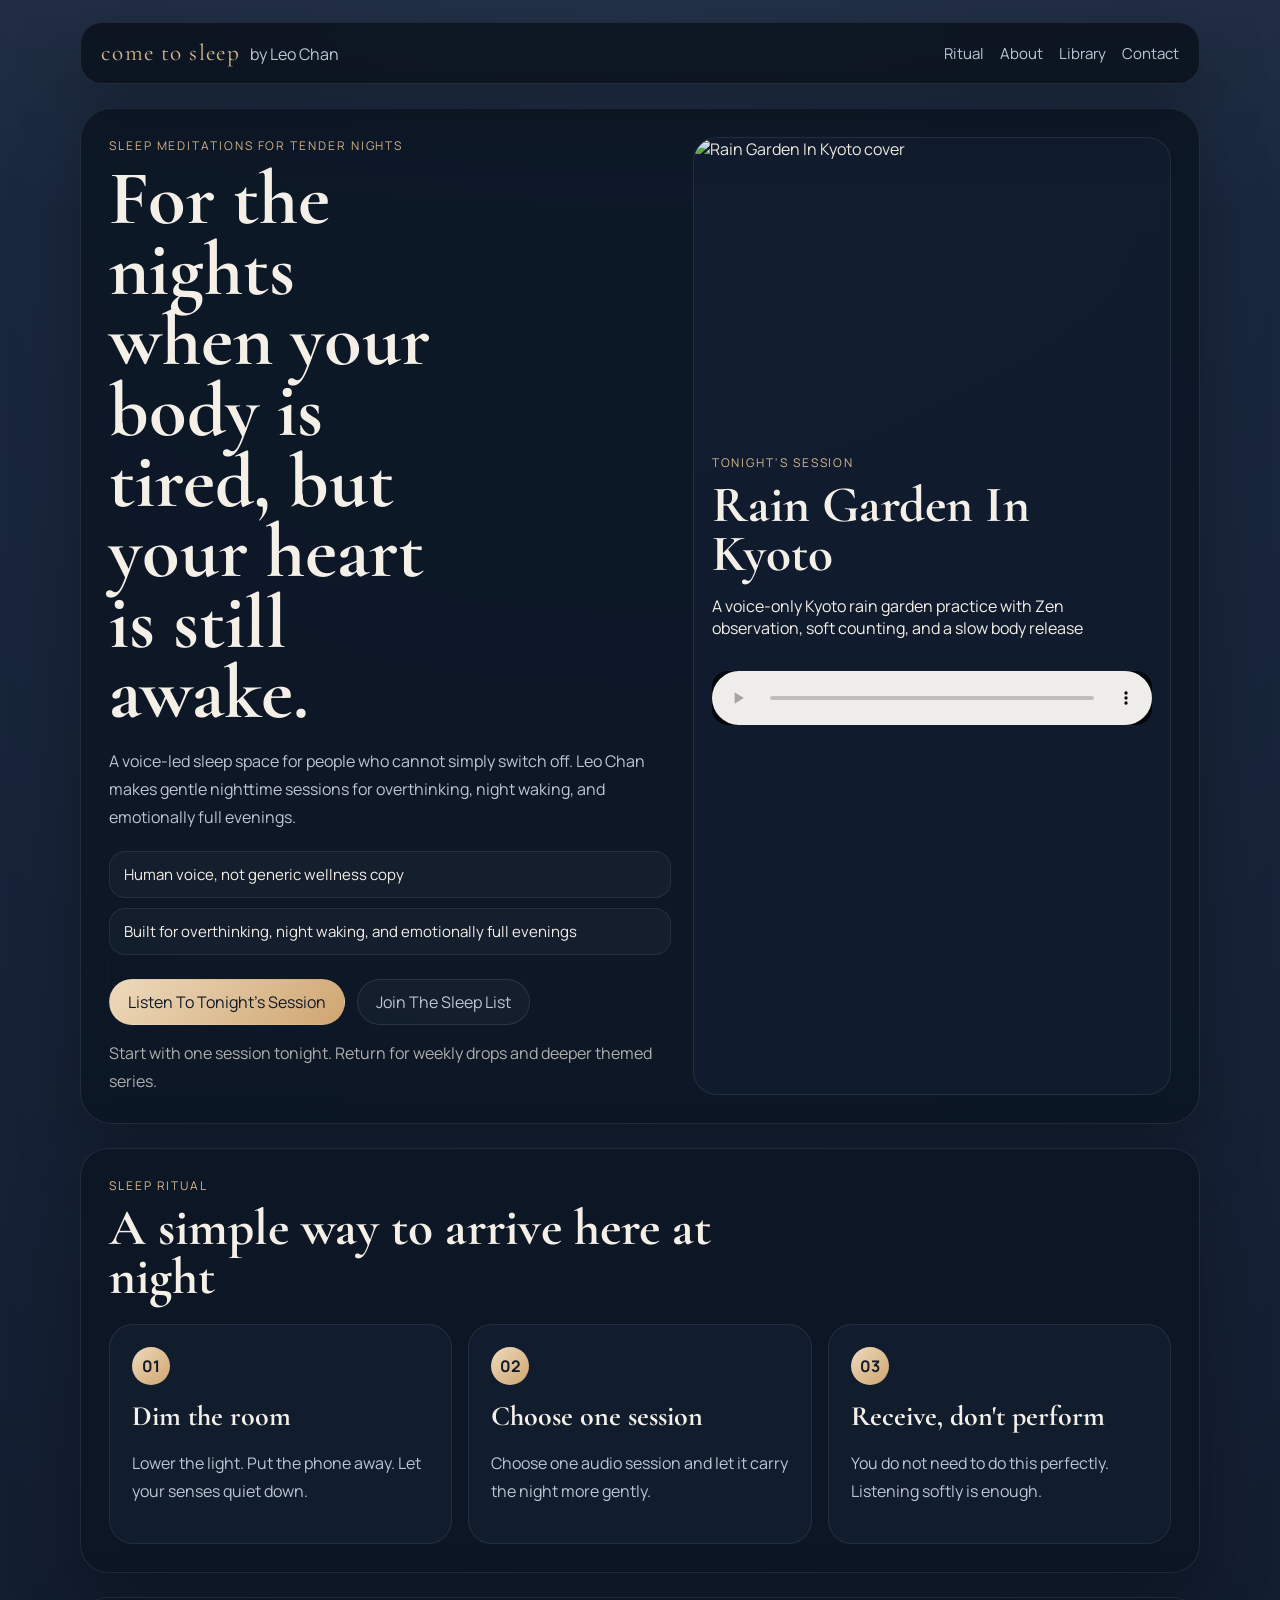
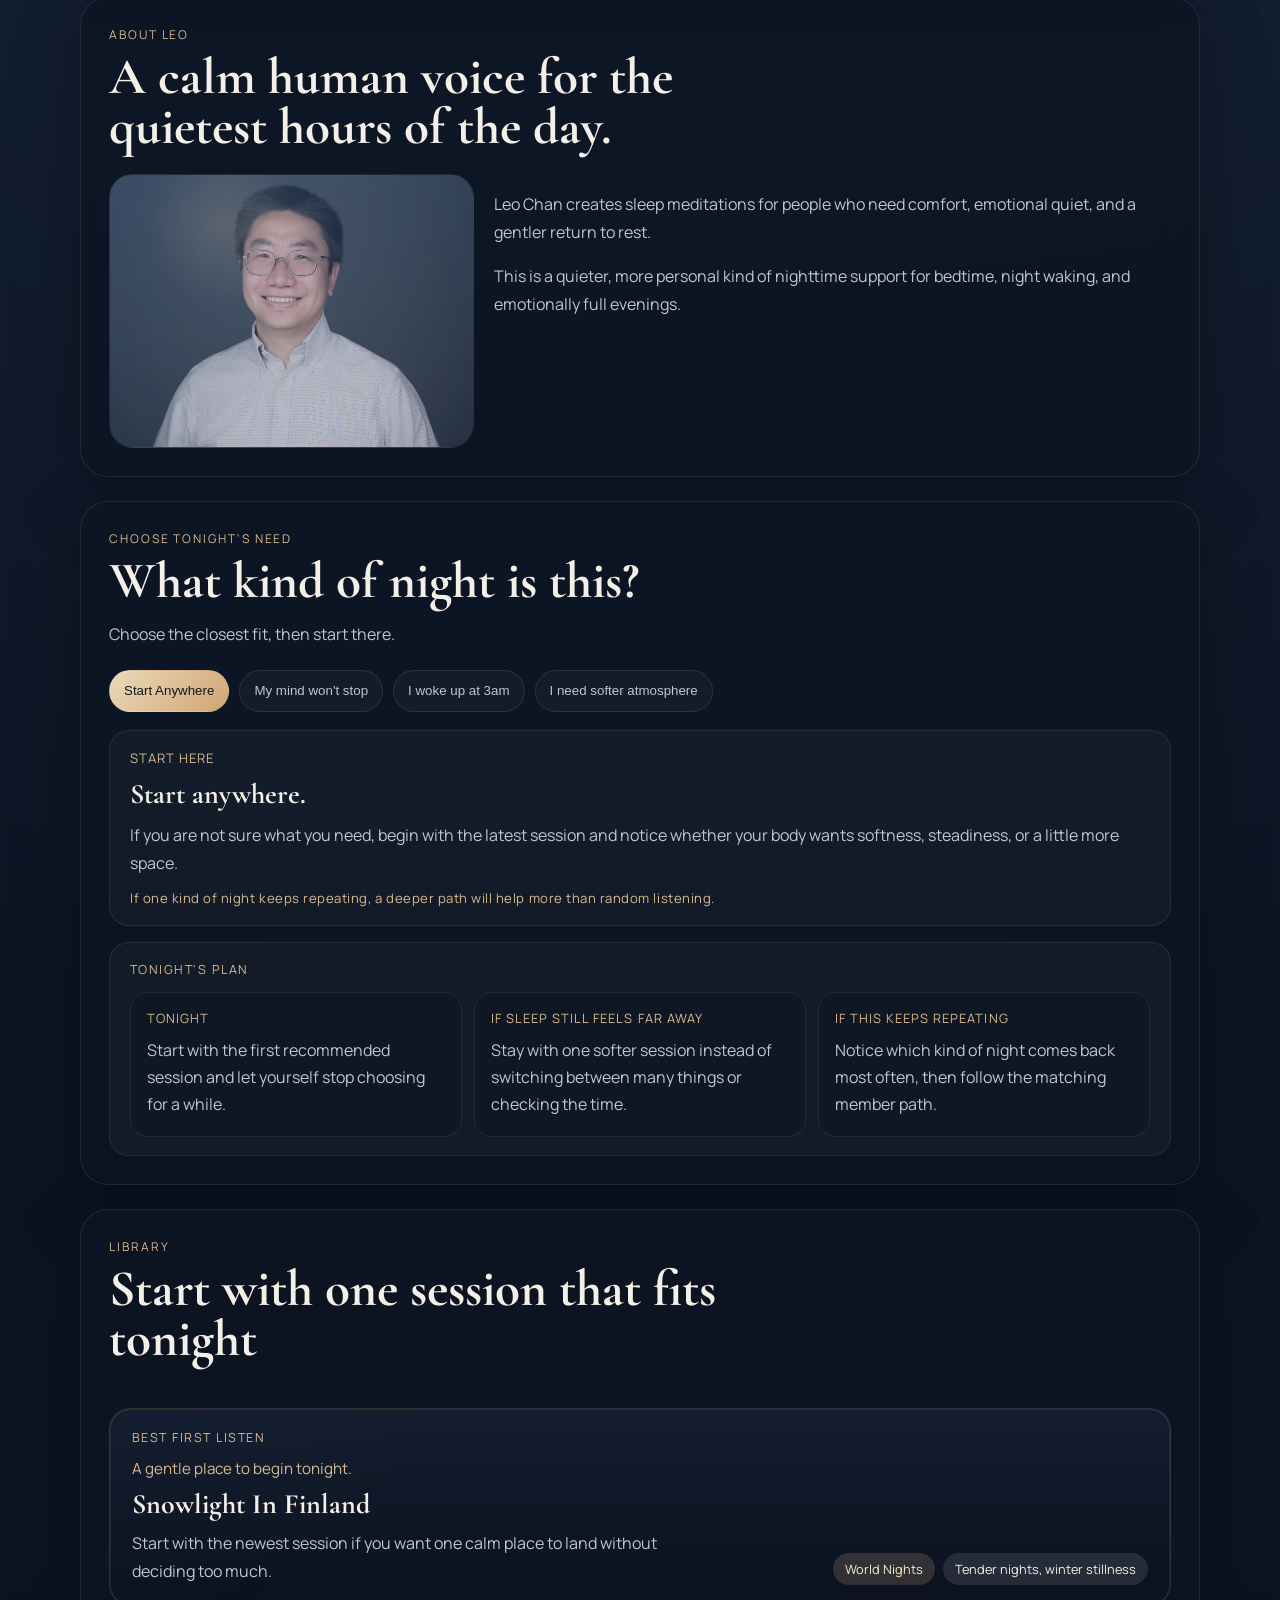
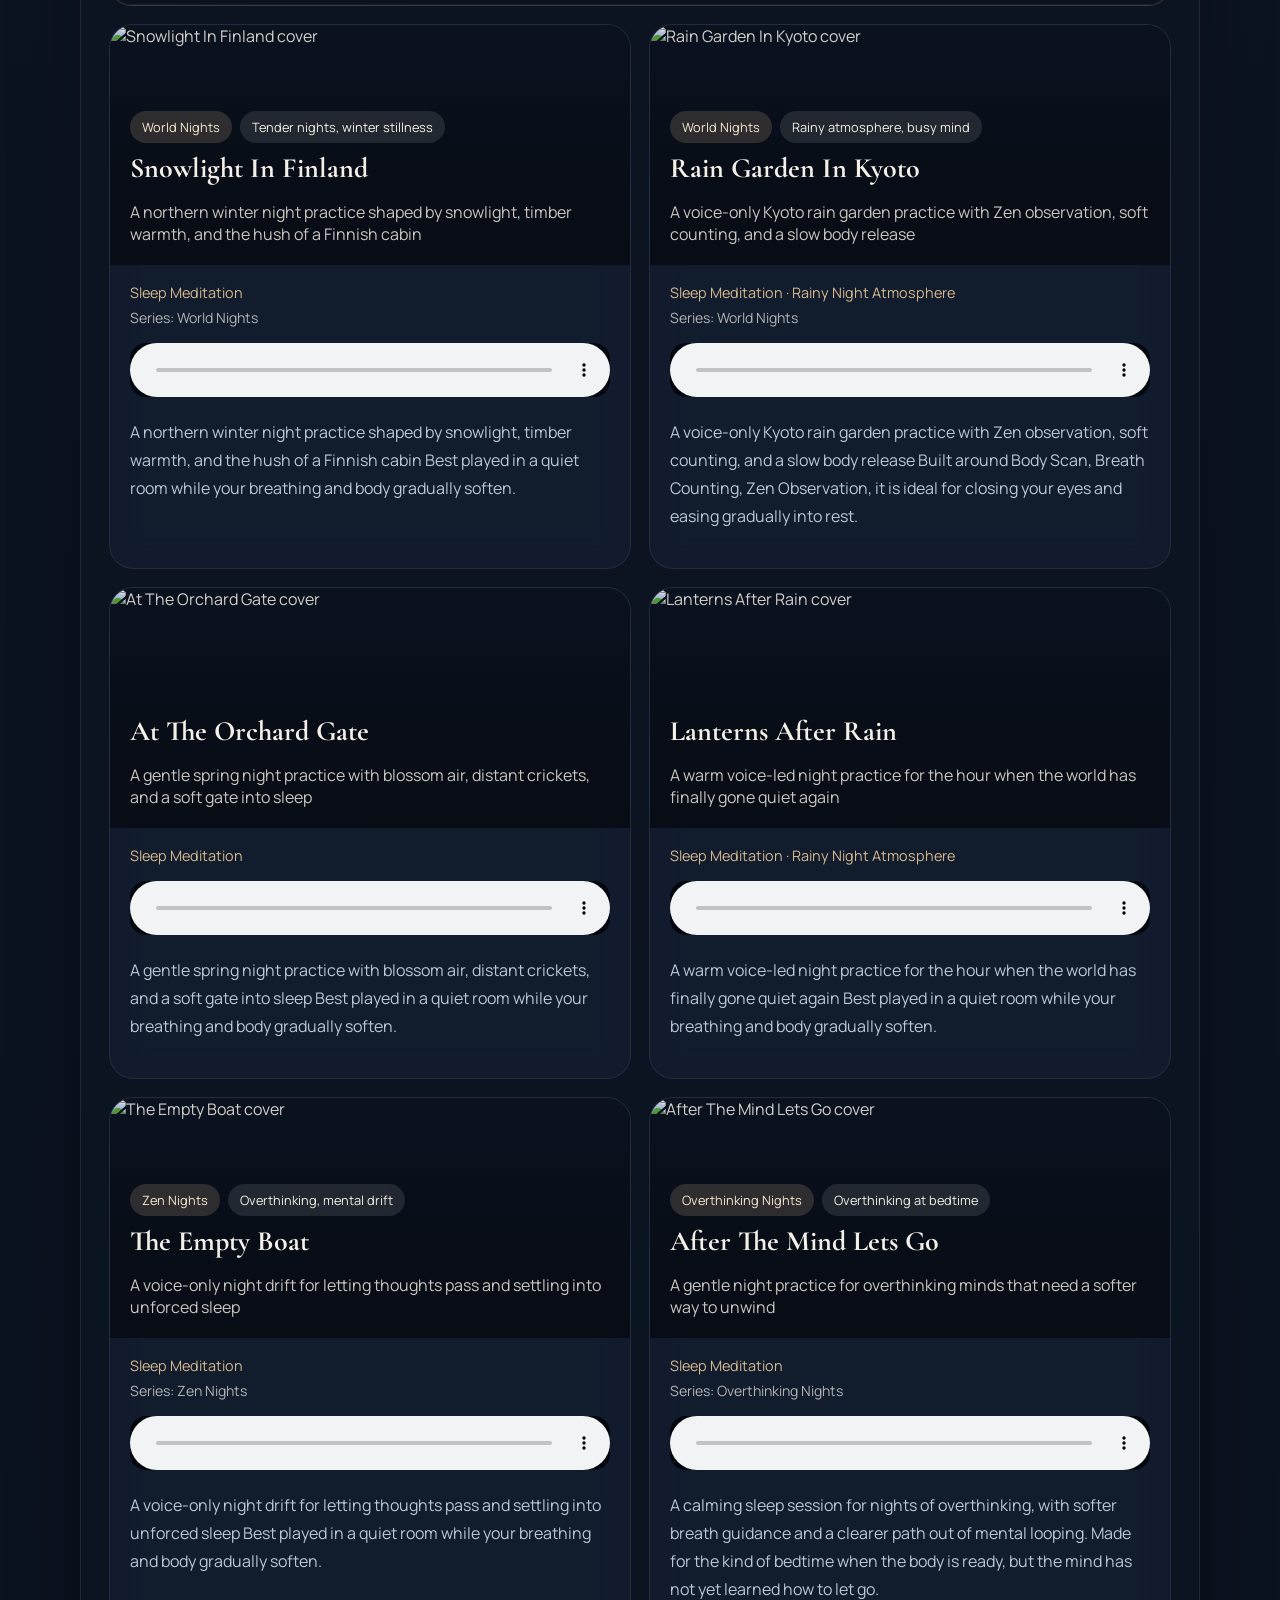
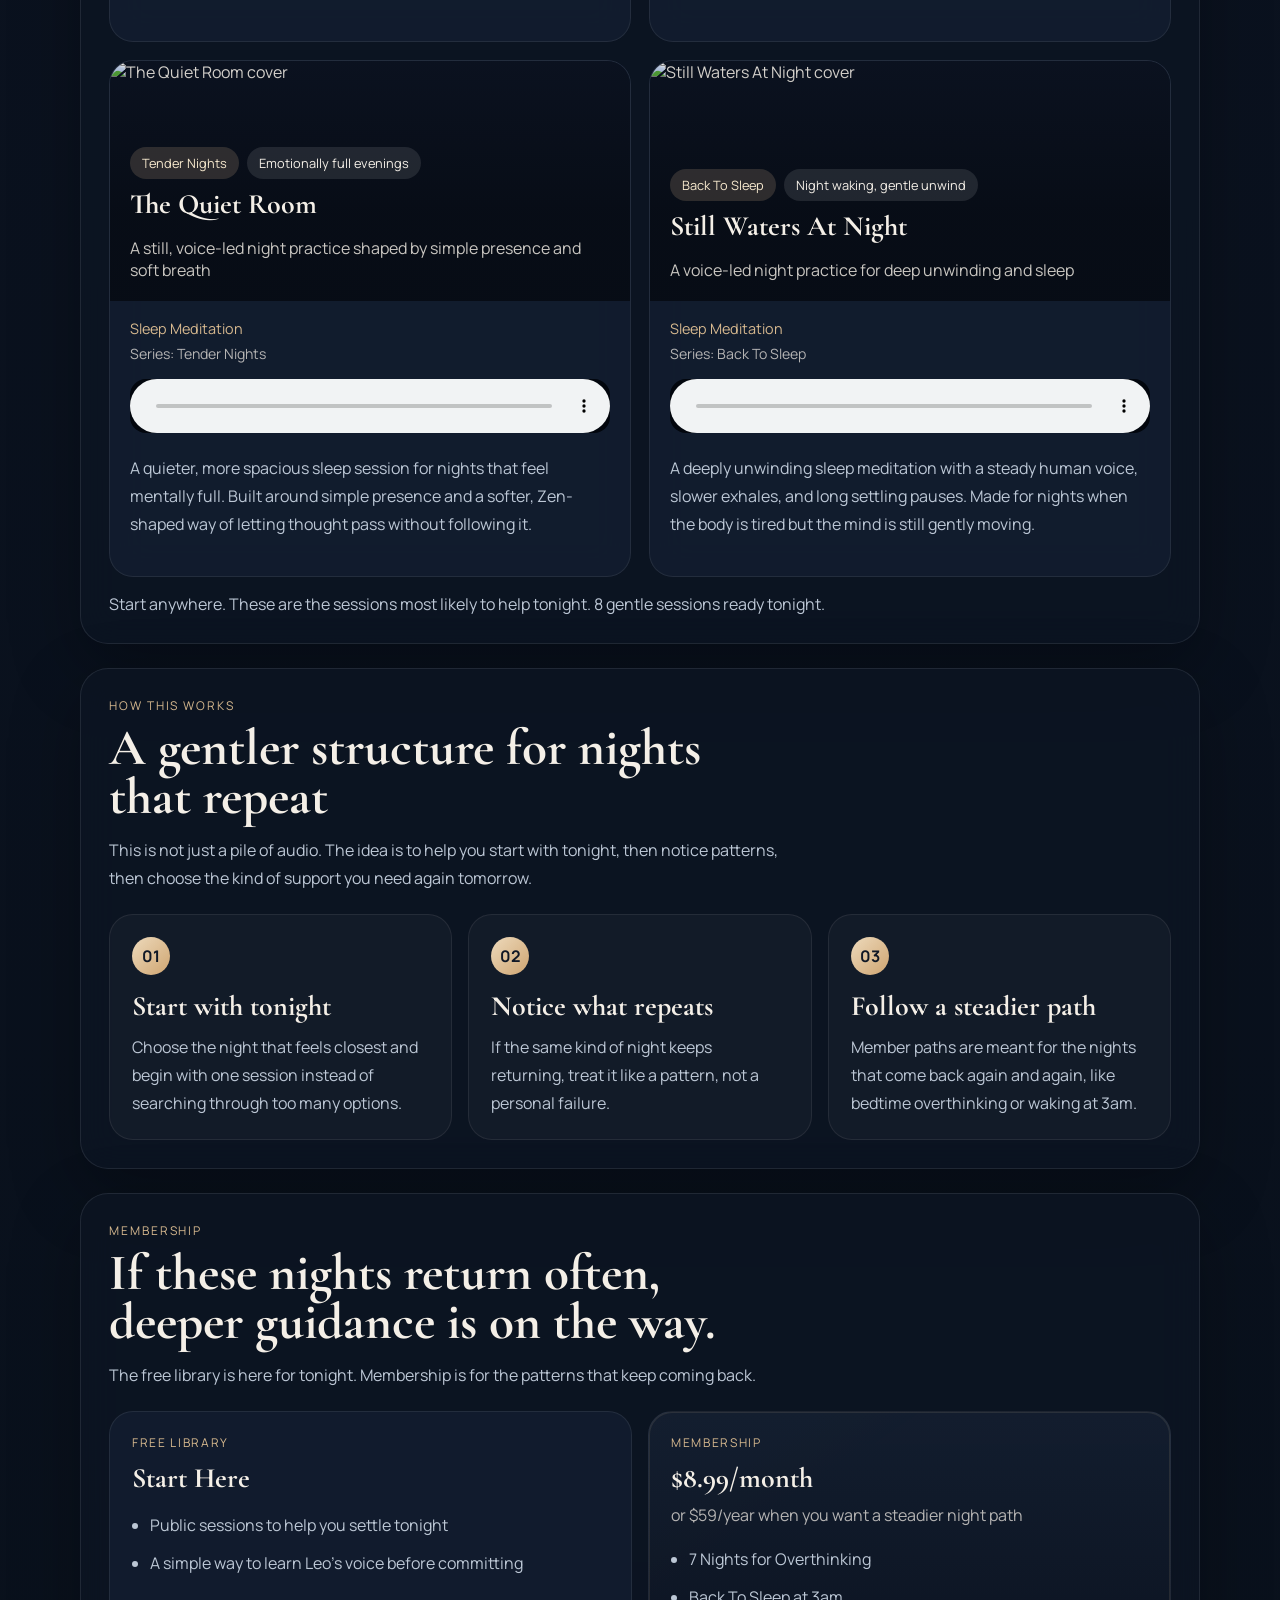
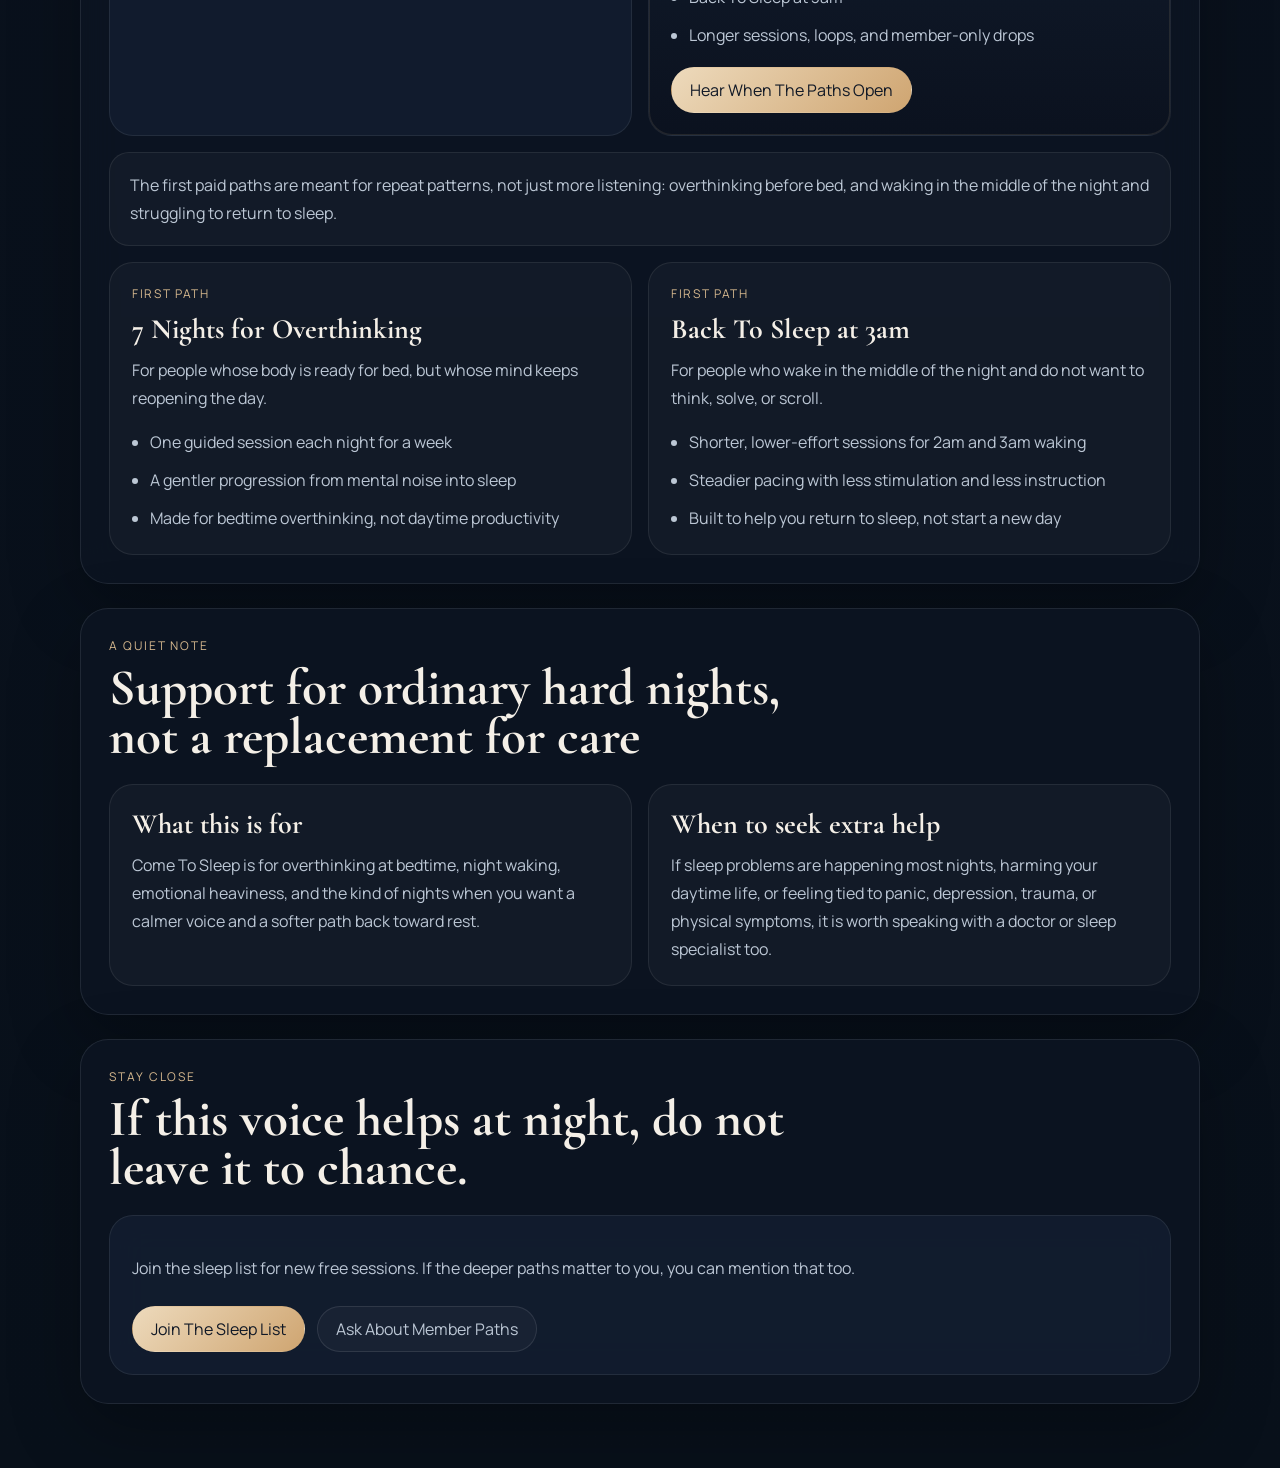
==== commit 81fce77a: "Add Leo portrait to about section" ====
--- a/deploy/cloudflare-pages/index.html
+++ b/deploy/cloudflare-pages/index.html
@@ -104,7 +104,9 @@
             <h2>A calm human voice for the quietest hours of the day.</h2>
           </div>
           <div class="about-layout">
-            <div class="portrait-placeholder">Leo Chan</div>
+            <figure class="portrait-frame">
+              <img src="./assets/leo-portrait.jpg?v=20260416" alt="Leo Chan" />
+            </figure>
             <div class="about-copy">
               <p>
                 Leo Chan creates sleep meditations for people who need comfort, emotional quiet, and a gentler return to rest.
--- a/deploy/cloudflare-pages/styles.css
+++ b/deploy/cloudflare-pages/styles.css
@@ -230,7 +230,7 @@
 .contact-card,
 .ritual-grid article,
 .membership-card,
-.portrait-placeholder,
+.portrait-frame,
 .session-card {
   border: 1px solid rgba(255, 255, 255, 0.08);
   border-radius: 24px;
@@ -464,18 +464,25 @@
   align-items: stretch;
 }
 
-.portrait-placeholder {
-  display: flex;
-  align-items: end;
-  justify-content: start;
+.portrait-frame {
   min-height: 260px;
-  padding: 18px;
-  font-family: "Cormorant Garamond", serif;
-  font-size: 2rem;
-  color: var(--accent);
-  background:
-    radial-gradient(circle at 30% 20%, rgba(216, 187, 143, 0.14), transparent 24%),
+  margin: 0;
+  overflow: hidden;
+  background:
+    radial-gradient(circle at 32% 18%, rgba(216, 187, 143, 0.16), transparent 24%),
     linear-gradient(160deg, #22344c, #132030 58%, #0d1521);
+}
+
+.portrait-frame img {
+  display: block;
+  width: 100%;
+  height: 100%;
+  min-height: 260px;
+  object-fit: cover;
+  object-position: 50% 28%;
+  filter: saturate(0.86) contrast(0.94) brightness(0.9);
+  mix-blend-mode: screen;
+  opacity: 0.86;
 }
 
 .journey-button {
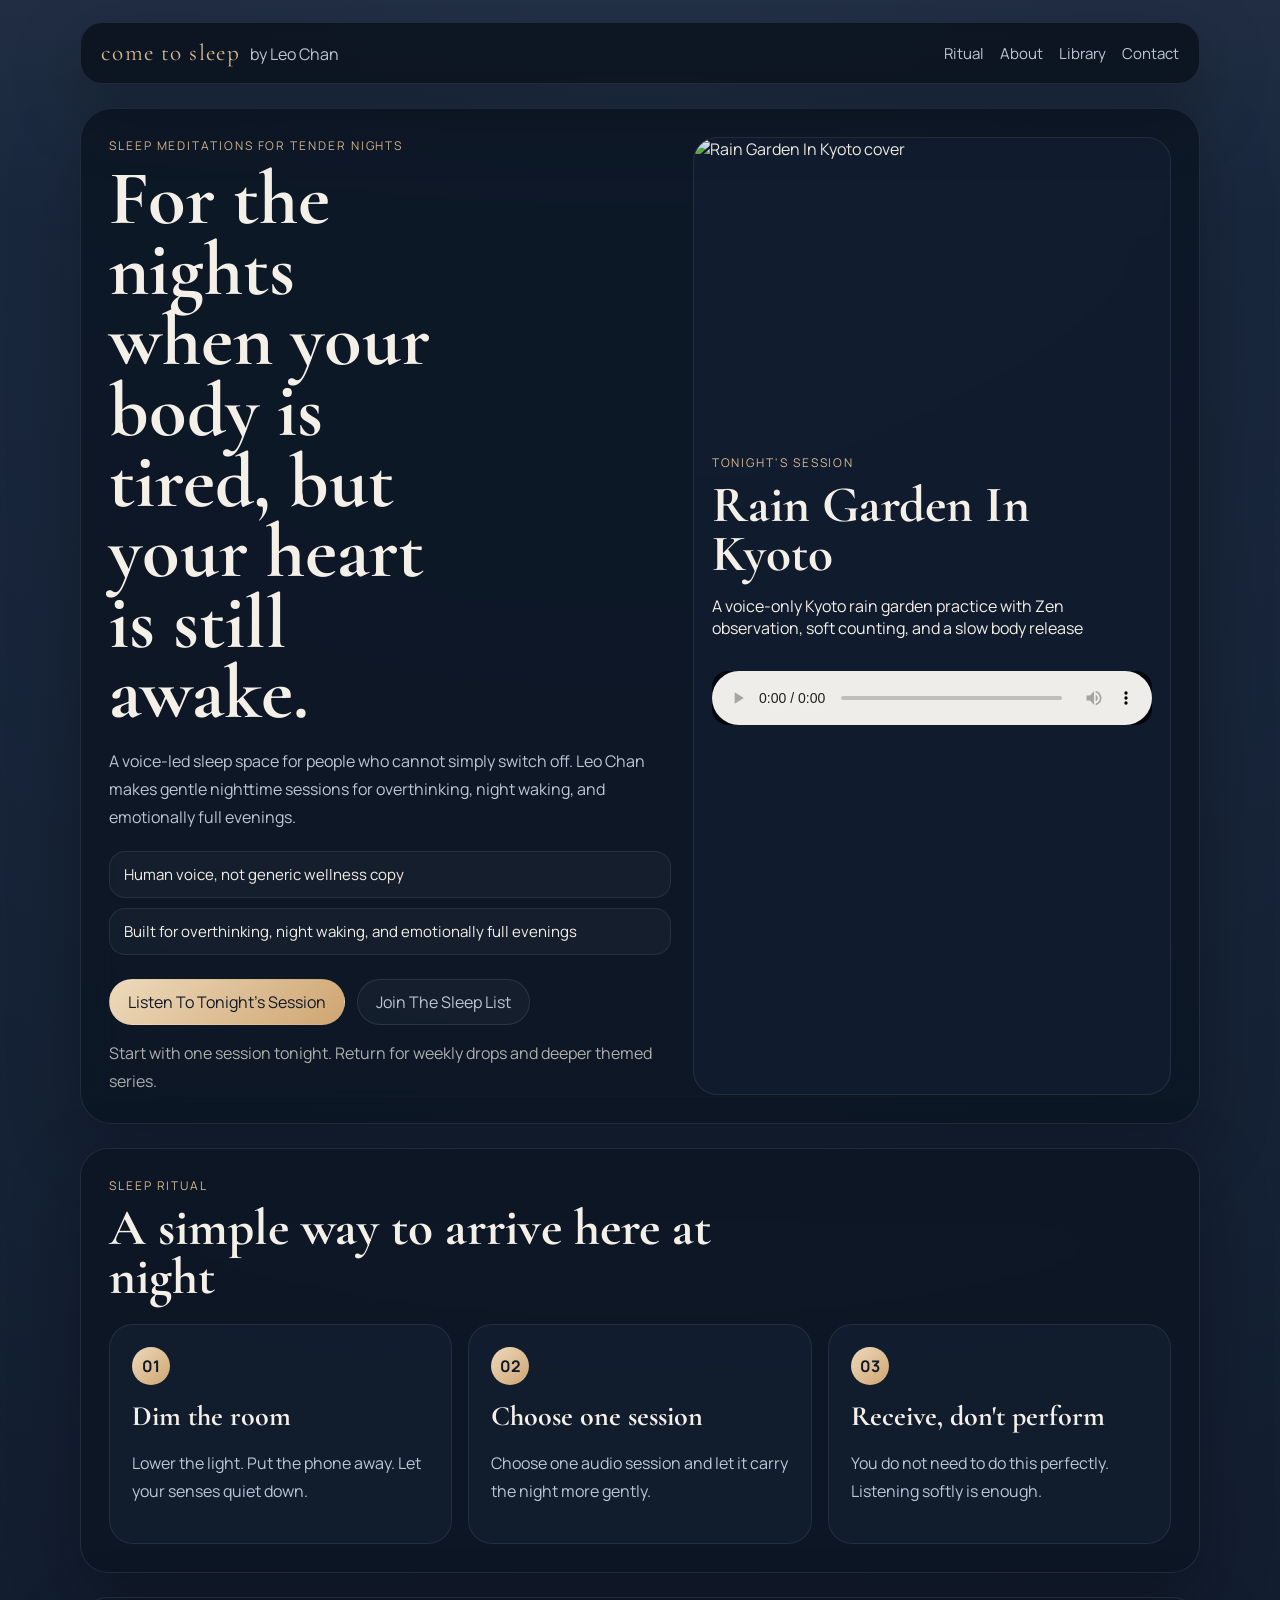
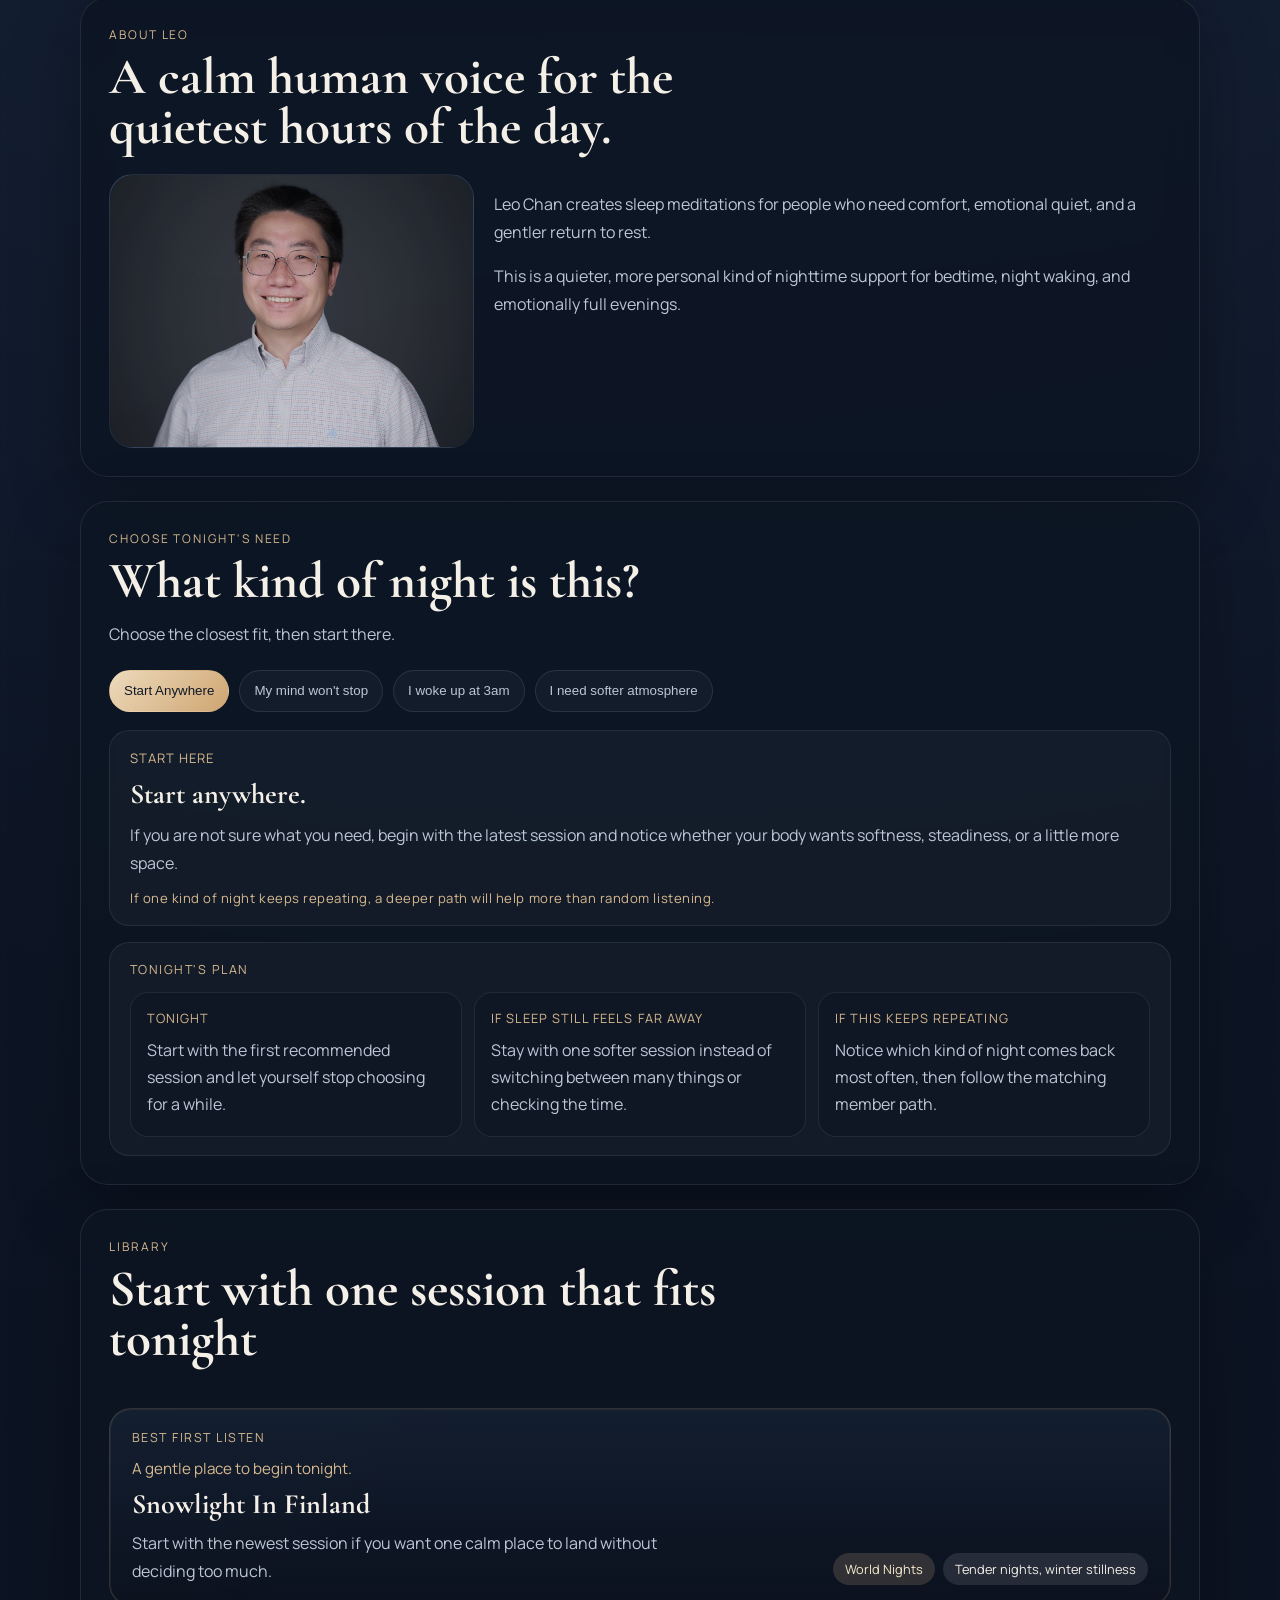
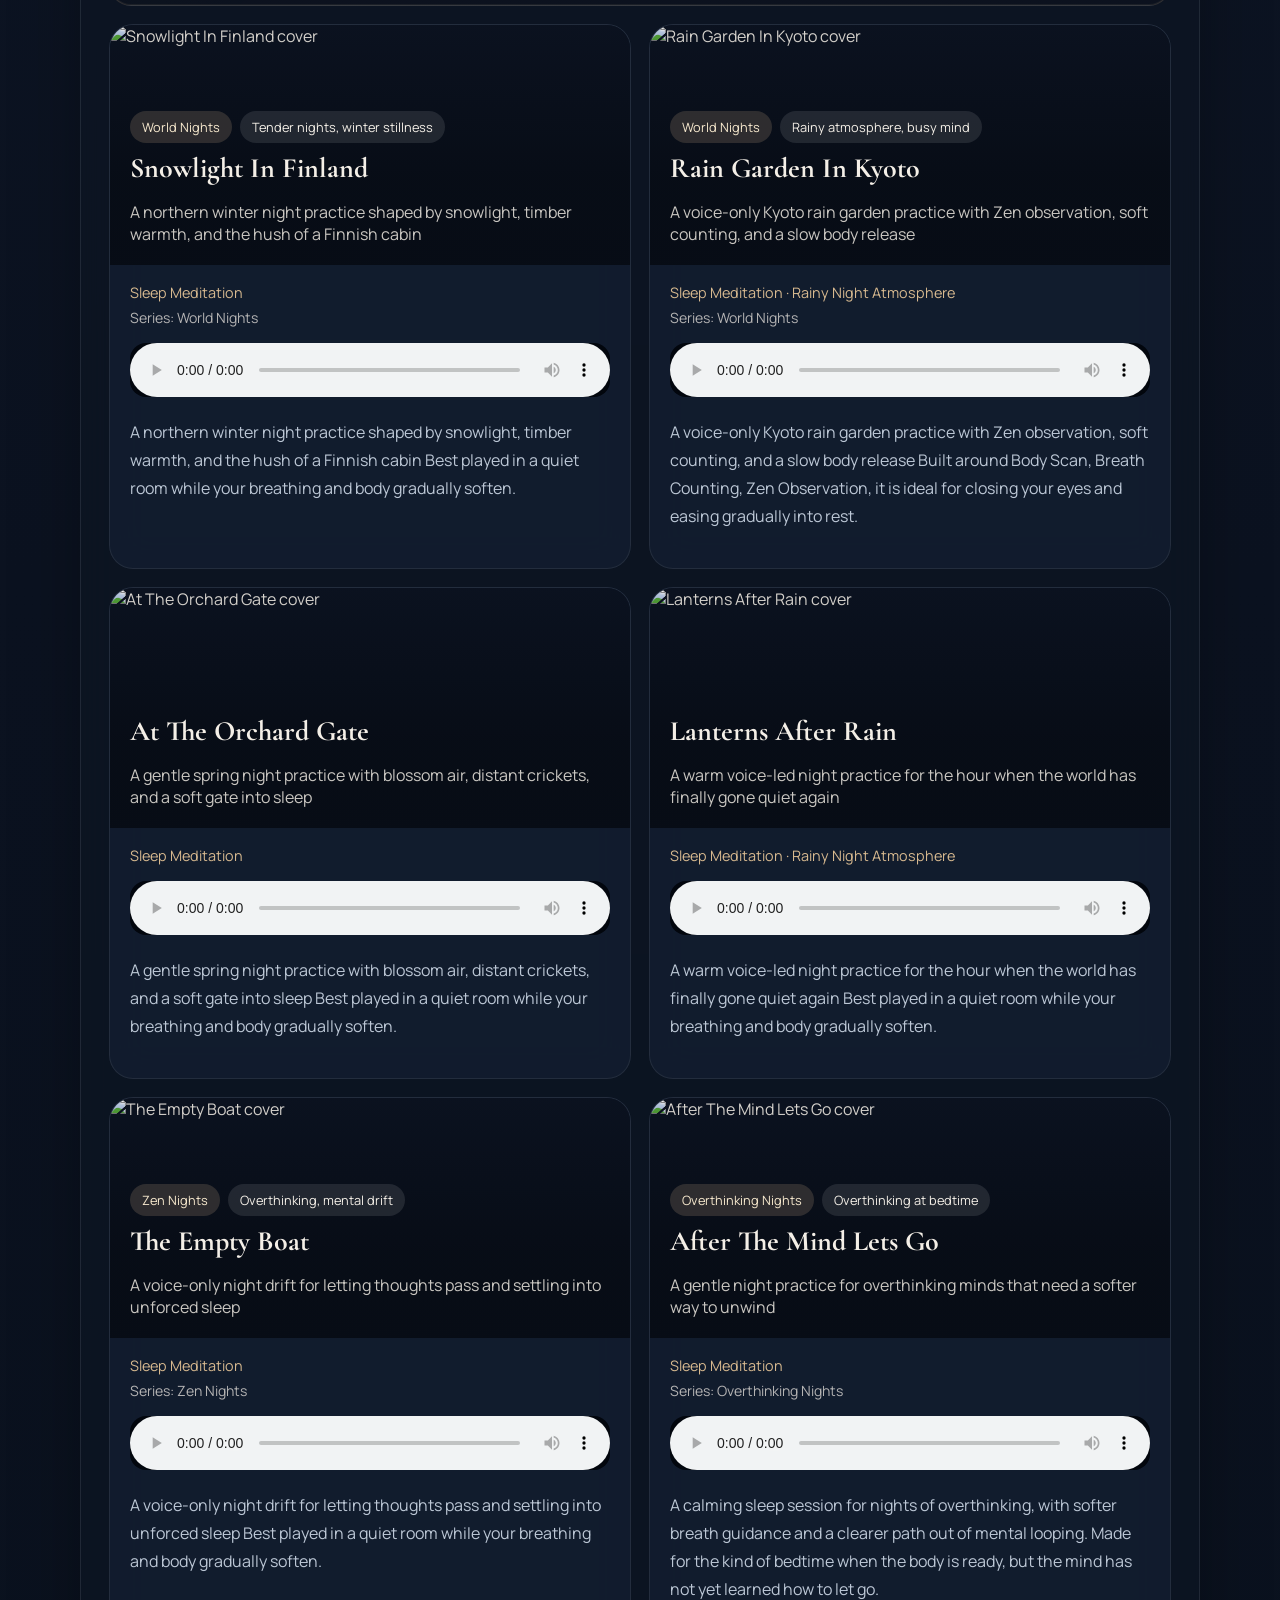
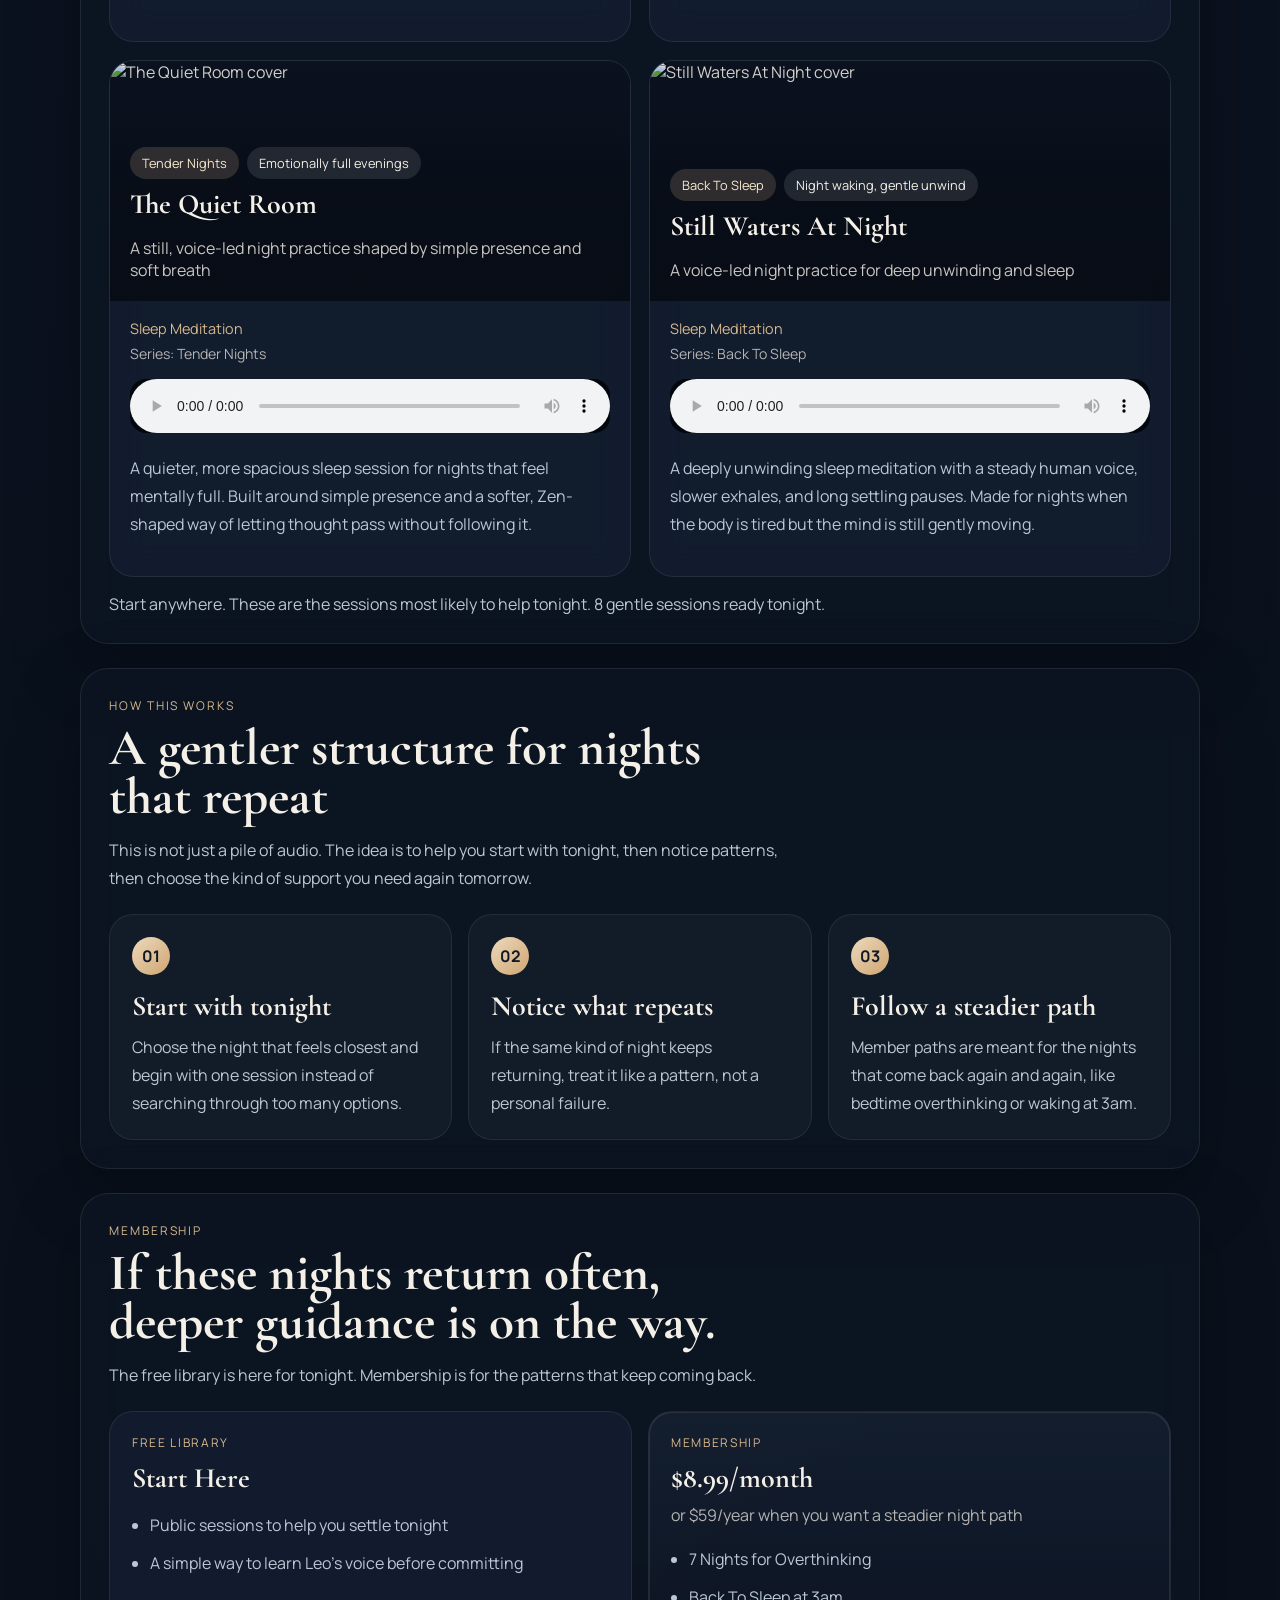
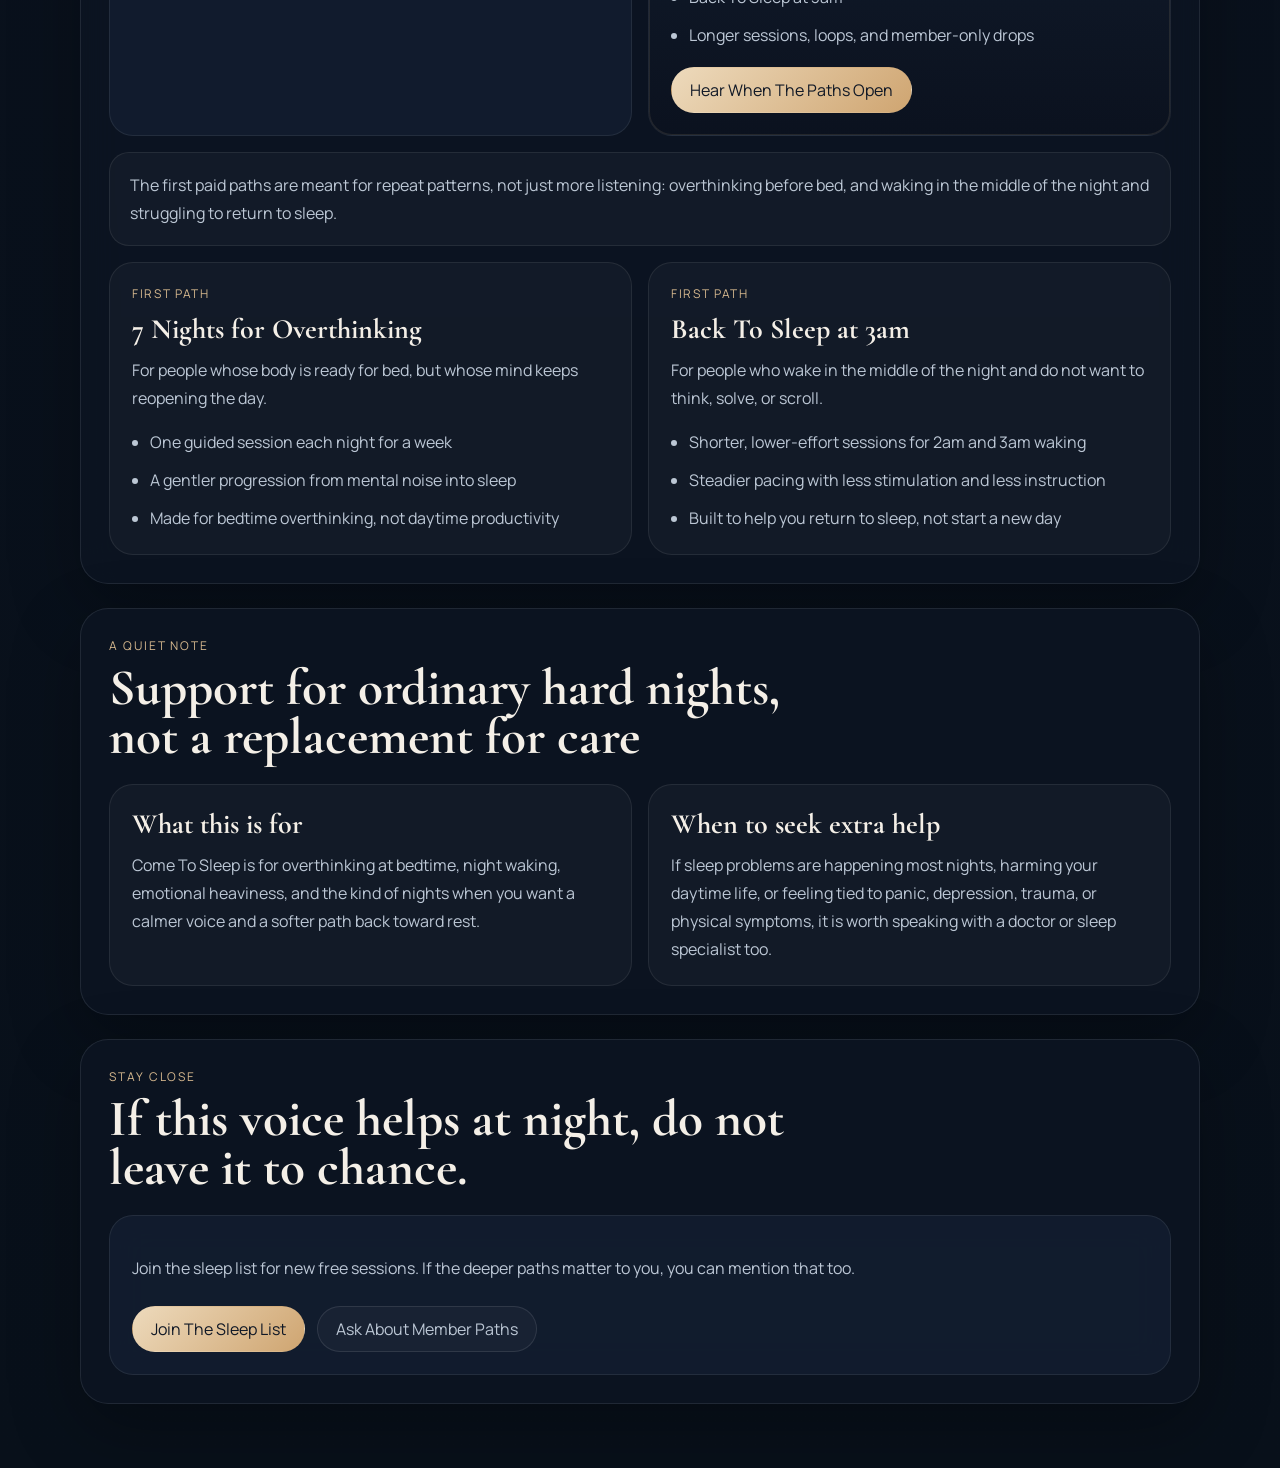
==== commit f6ee21b8: "Remove portrait blend artifact" ====
--- a/deploy/cloudflare-pages/index.html
+++ b/deploy/cloudflare-pages/index.html
@@ -105,7 +105,7 @@
           </div>
           <div class="about-layout">
             <figure class="portrait-frame">
-              <img src="./assets/leo-portrait.jpg?v=20260416" alt="Leo Chan" />
+              <img src="./assets/leo-portrait.jpg?v=20260416b" alt="Leo Chan" />
             </figure>
             <div class="about-copy">
               <p>
--- a/deploy/cloudflare-pages/styles.css
+++ b/deploy/cloudflare-pages/styles.css
@@ -480,9 +480,8 @@
   min-height: 260px;
   object-fit: cover;
   object-position: 50% 28%;
-  filter: saturate(0.86) contrast(0.94) brightness(0.9);
-  mix-blend-mode: screen;
-  opacity: 0.86;
+  filter: saturate(0.9) contrast(0.96) brightness(0.88);
+  opacity: 0.94;
 }
 
 .journey-button {
